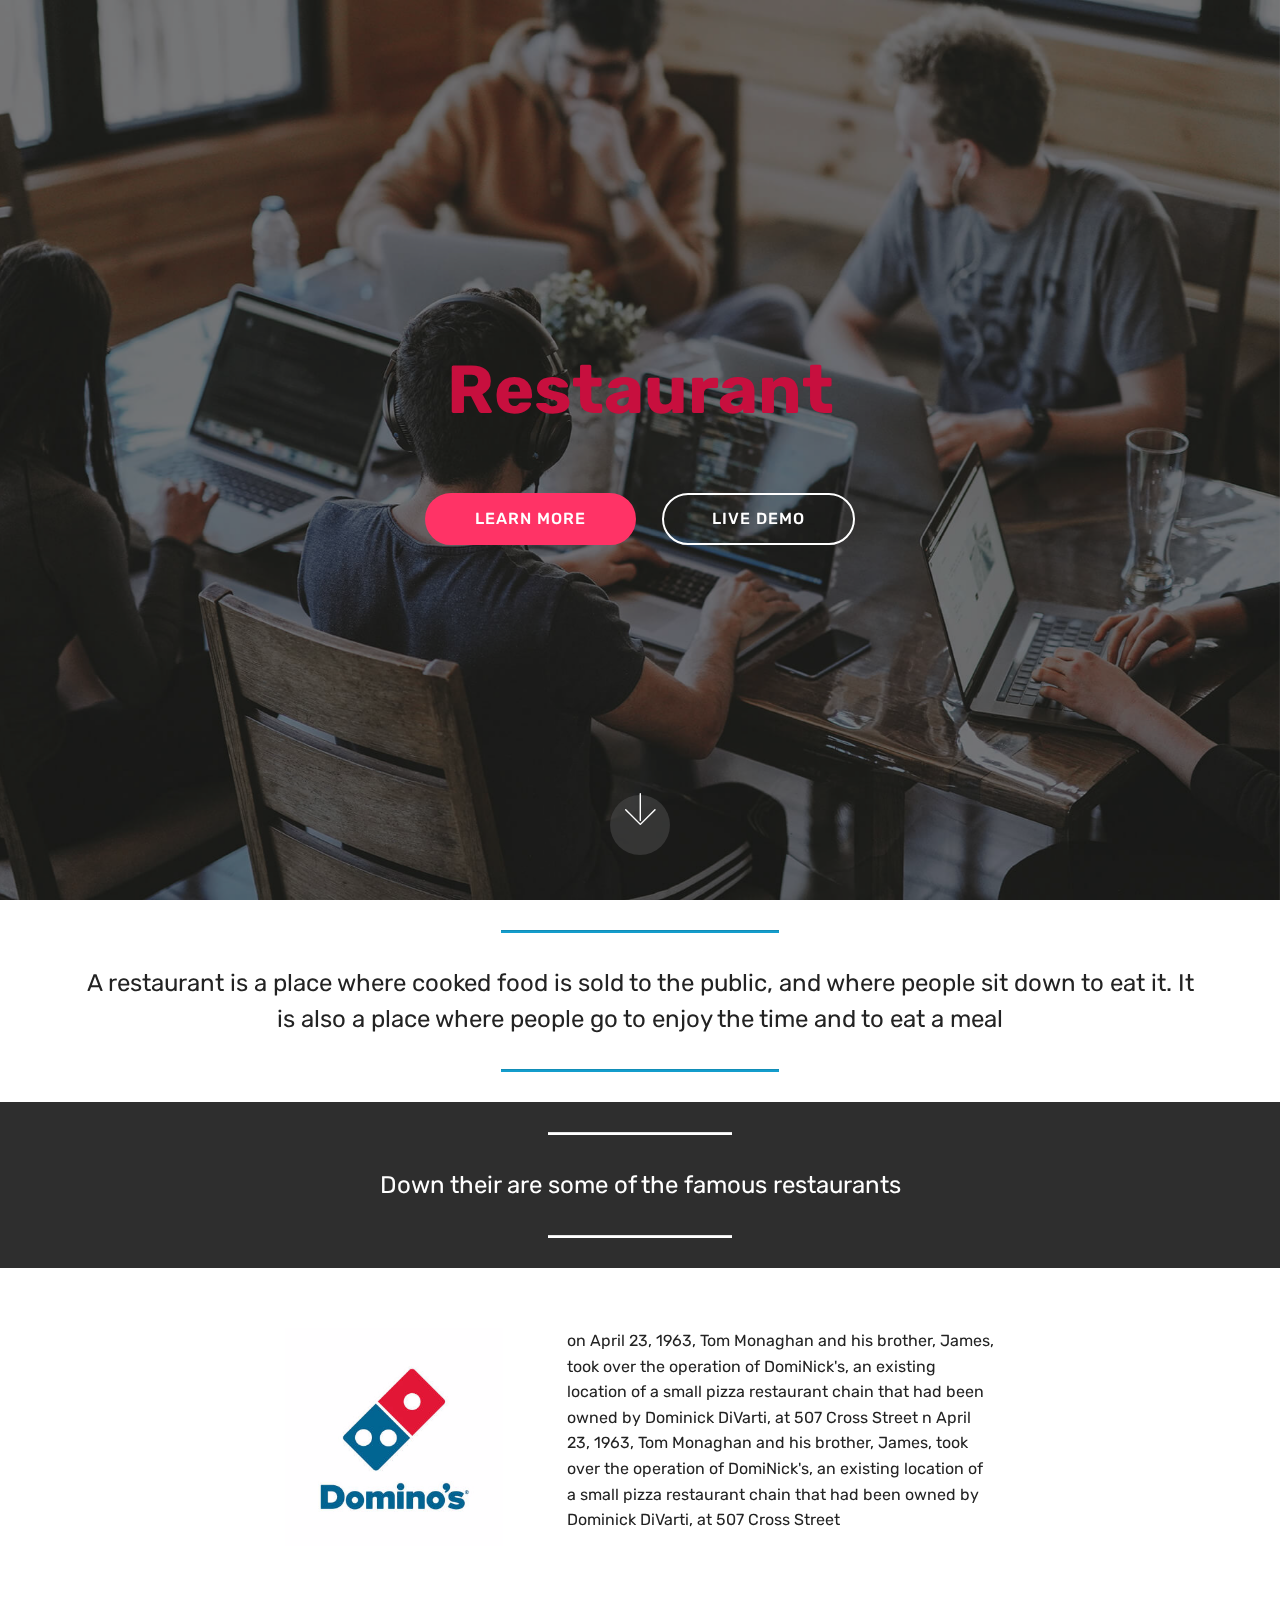
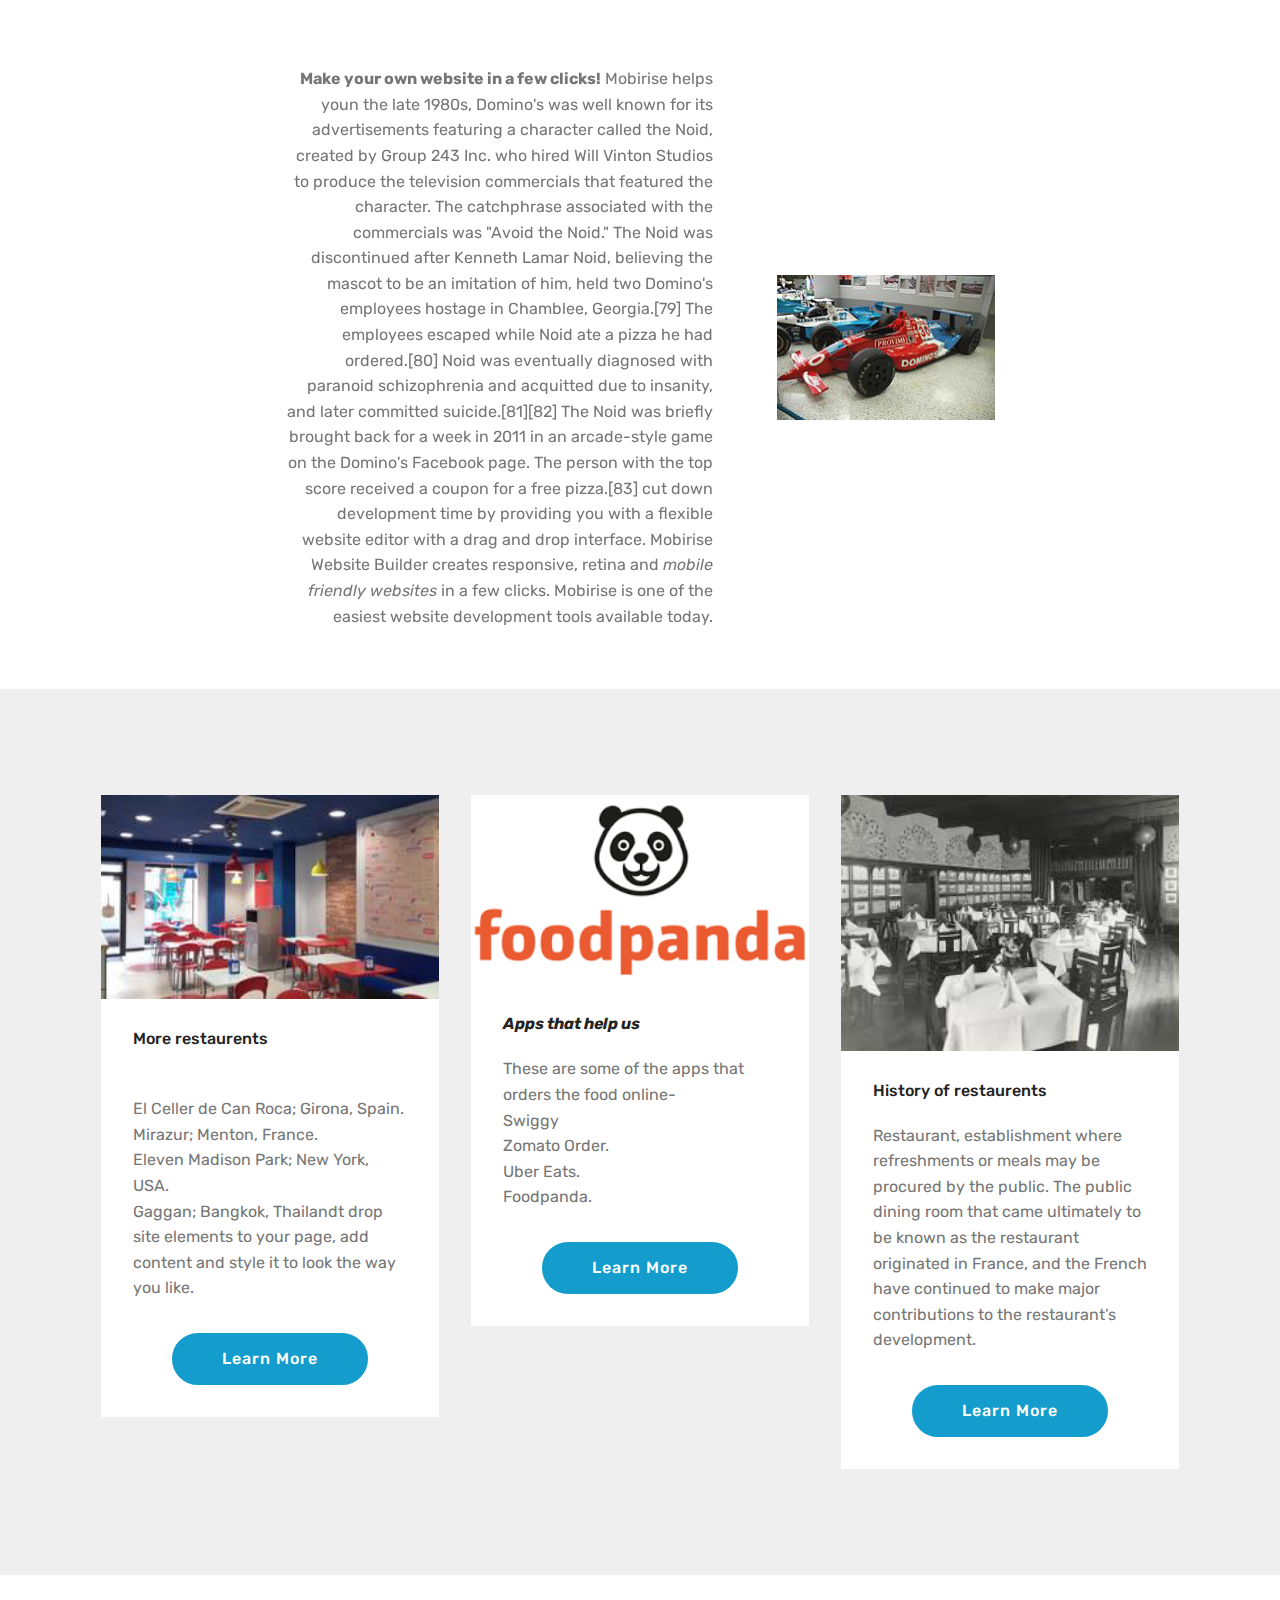
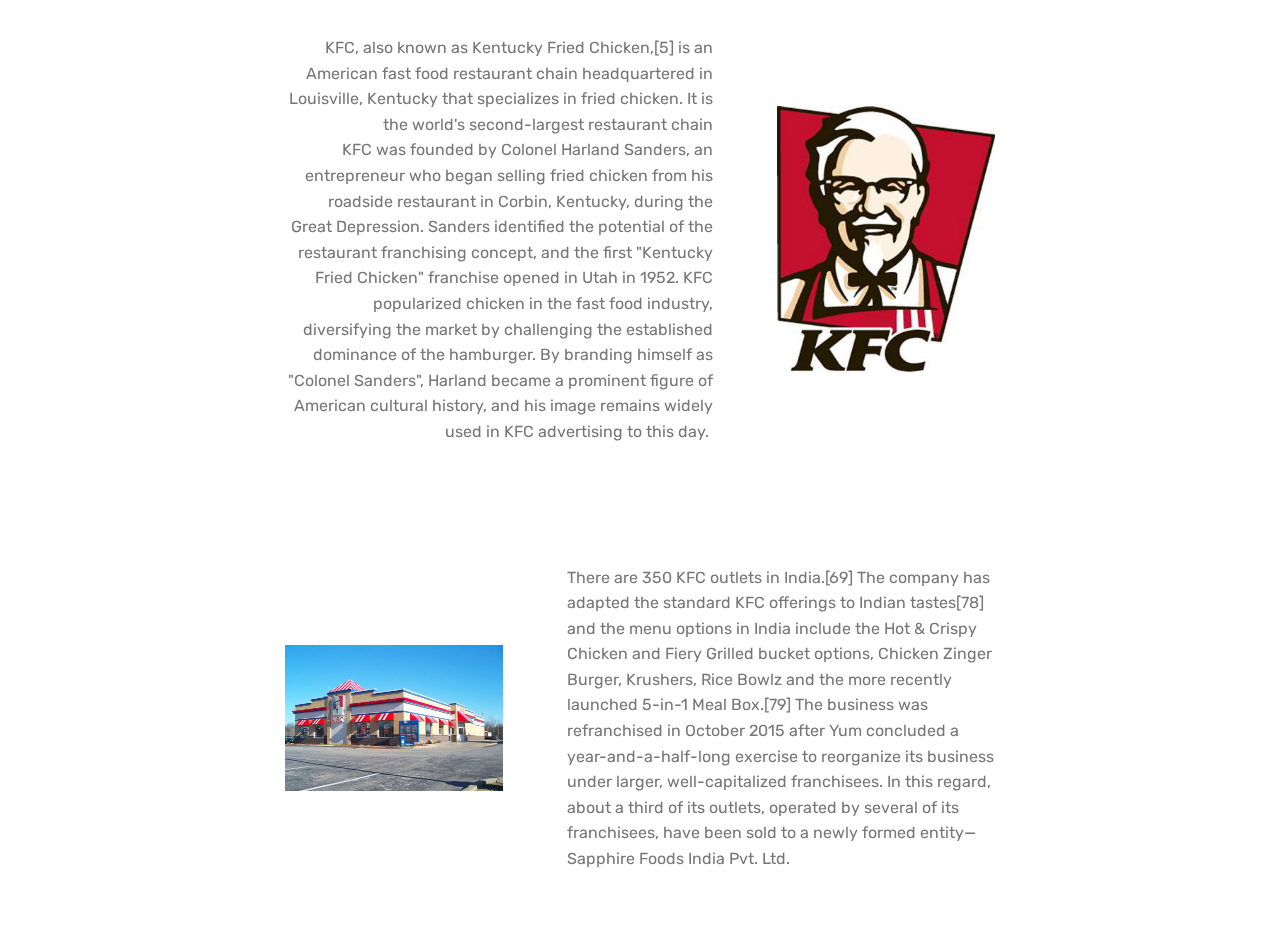
==== grade6/sajneet/index.html @ 9d475bb0 "Fixed Typo" ====
<!DOCTYPE html>
<html  >
<head>
  <!-- Site made with Mobirise Website Builder v4.9.7, https://mobirise.com -->
  <meta charset="UTF-8">
  <meta http-equiv="X-UA-Compatible" content="IE=edge">
  <meta name="generator" content="Mobirise v4.9.7, mobirise.com">
  <meta name="viewport" content="width=device-width, initial-scale=1, minimum-scale=1">
  <link rel="shortcut icon" href="assets/images/logo4.png" type="image/x-icon">
  <meta name="description" content="">
  
  <title>Home</title>
  <link rel="stylesheet" href="assets/web/assets/mobirise-icons/mobirise-icons.css">
  <link rel="stylesheet" href="assets/tether/tether.min.css">
  <link rel="stylesheet" href="assets/bootstrap/css/bootstrap.min.css">
  <link rel="stylesheet" href="assets/bootstrap/css/bootstrap-grid.min.css">
  <link rel="stylesheet" href="assets/bootstrap/css/bootstrap-reboot.min.css">
  <link rel="stylesheet" href="assets/theme/css/style.css">
  <link rel="stylesheet" href="assets/mobirise/css/mbr-additional.css" type="text/css">
  
  
  
</head>
<body>
  <section class="cid-rphpc4InFa mbr-fullscreen mbr-parallax-background" id="header2-0">

    

    <div class="mbr-overlay" style="opacity: 0.5; background-color: rgb(35, 35, 35);"></div>

    <div class="container align-center">
        <div class="row justify-content-md-center">
            <div class="mbr-white col-md-10">
                <h1 class="mbr-section-title mbr-bold pb-3 mbr-fonts-style display-1">Restaurant</h1>
                
                <p class="mbr-text pb-3 mbr-fonts-style display-5"></p>
                <div class="mbr-section-btn">
                    <a class="btn btn-md btn-secondary display-4" >LEARN MORE</a>
                    <a class="btn btn-md btn-white-outline display-4" >LIVE DEMO</a>
                </div>
            </div>
        </div>
    </div>
    <div class="mbr-arrow hidden-sm-down" aria-hidden="true">
        <a href="#next">
            <i class="mbri-down mbr-iconfont"></i>
        </a>
    </div>
</section>

<section class="engine"><a href="https://mobirise.info/z">best free css templates</a></section><section class="mbr-section article content9 cid-rphrF0LQ4I" id="content9-1">
    
     

    <div class="container">
        <div class="inner-container" style="width: 100%;">
            <hr class="line" style="width: 25%;">
            <div class="section-text align-center mbr-fonts-style display-5">A restaurant is a place where cooked food is sold to the public, and where people sit down to eat it. It is also a place where people go to enjoy the time and to eat a meal</div>
            <hr class="line" style="width: 25%;">
        </div>
        </div>
</section>

<section class="mbr-section article content10 cid-rphsUfHlpW" id="content10-4">
    
     

    <div class="container">
        <div class="inner-container" style="width: 66%;">
            <hr class="line" style="width: 25%;">
            <div class="section-text align-center mbr-white mbr-fonts-style display-5">Down their are some of the famous restaurants</div>
            <hr class="line" style="width: 25%;">
        </div>
    </div>
</section>

<section class="mbr-section content6 cid-rpht9O7QzW" id="content6-5">
    
     
    
    <div class="container">
        <div class="media-container-row">
            <div class="col-12 col-md-8">
                <div class="media-container-row">
                    <div class="mbr-figure" style="width: 60%;">
                      <img src="assets/images/dominos-social-logo-436x436.jpg" alt="Mobirise" title="">  
                    </div>
                    <div class="media-content">
                        <div class="mbr-section-text">
                            <p class="mbr-text mb-0 mbr-fonts-style display-7">on April 23, 1963, Tom Monaghan and his brother, James, took over the operation of DomiNick's, an existing location of a small pizza restaurant chain that had been owned by Dominick DiVarti, at 507 Cross Street&nbsp;n April 23, 1963, Tom Monaghan and his brother, James, took over the operation of DomiNick's, an existing location of a small pizza restaurant chain that had been owned by Dominick DiVarti, at 507 Cross Street </p>
                        </div>
                    </div>
                </div>
            </div>
        </div>
    </div>
</section>

<section class="mbr-section content7 cid-rphulJYETv" id="content7-6">
          
    

    <div class="container">
        <div class="media-container-row">
            <div class="col-12 col-md-8">
                <div class="media-container-row">
                    <div class="media-content">
                        <div class="mbr-section-text">
                            <p class="mbr-text align-right mb-0 mbr-fonts-style display-7">
                               <strong>Make your own website in a few clicks!</strong> Mobirise helps youn the late 1980s, Domino's was well known for its advertisements featuring a character called the Noid, created by Group 243 Inc. who hired Will Vinton Studios to produce the television commercials that featured the character. The catchphrase associated with the commercials was "Avoid the Noid." The Noid was discontinued after Kenneth Lamar Noid, believing the mascot to be an imitation of him, held two Domino's employees hostage in Chamblee, Georgia.[79] The employees escaped while Noid ate a pizza he had ordered.[80] Noid was eventually diagnosed with paranoid schizophrenia and acquitted due to insanity, and later committed suicide.[81][82] The Noid was briefly brought back for a week in 2011 in an arcade-style game on the Domino's Facebook page. The person with the top score received a coupon for a free pizza.[83] cut down development time by providing you with a flexible website editor with a drag and drop interface. Mobirise Website Builder creates responsive, retina and <em>mobile friendly websites</em> in a few clicks. Mobirise is one of the easiest website development tools available today.
                            </p>
                        </div>
                    </div>
                    <div class="mbr-figure" style="width: 60%;">
                     <img src="assets/images/220px-luyendyk-lola-chevrolet-220x146.jpg" alt="Mobirise" title="">  
                    </div>
                </div>
            </div>
        </div>
    </div>
</section>

<section class="features3 cid-rphvpchVdl" id="features3-7">

    

    
    <div class="container">
        <div class="media-container-row">
            <div class="card p-3 col-12 col-md-6 col-lg-4">
                <div class="card-wrapper">
                    <div class="card-img">
                        <img src="assets/images/mc-2937669-2018-12-12-15-41-07-845-256x154.jpg" alt="Mobirise" title="">
                    </div>
                    <div class="card-box">
                        <h4 class="card-title mbr-fonts-style display-7">More restaurents</h4>
                        <p class="mbr-text mbr-fonts-style display-7"><br>El Celler de Can Roca; Girona, Spain.
<br>Mirazur; Menton, France.
<br>Eleven Madison Park; New York, USA.
<br>Gaggan; Bangkok, Thailandt drop site elements to your page, add content and style it to look the way you like.
                        </p>
                    </div>
                    <div class="mbr-section-btn text-center"><a class="btn btn-primary display-4">
                            Learn More
                        </a></div>
                </div>
            </div>

            <div class="card p-3 col-12 col-md-6 col-lg-4">
                <div class="card-wrapper">
                    <div class="card-img">
                        <img src="assets/images/download-300x168.png" alt="Mobirise" title="">
                    </div>
                    <div class="card-box">
                        <h4 class="card-title mbr-fonts-style display-7"><strong><em>Apps that help us</em></strong></h4>
                        <p class="mbr-text mbr-fonts-style display-7">These are some of the apps that orders the food online-<br>Swiggy&nbsp;<br>Zomato Order.
<br>Uber Eats.
<br>Foodpanda.</p>
                    </div>
                    <div class="mbr-section-btn text-center"><a class="btn btn-primary display-4">
                            Learn More
                        </a></div>
                </div>
            </div>

            <div class="card p-3 col-12 col-md-6 col-lg-4">
                <div class="card-wrapper">
                    <div class="card-img">
                        <img src="assets/images/download-258x195.jpg" alt="Mobirise" title="">
                    </div>
                    <div class="card-box">
                        <h4 class="card-title mbr-fonts-style display-7">History of restaurents</h4>
                        <p class="mbr-text mbr-fonts-style display-7">
                            Restaurant, establishment where refreshments or meals may be procured by the public. The public dining room that came ultimately to be known as the restaurant originated in France, and the French have continued to make major contributions to the restaurant’s development.</p>
                    </div>
                    <div class="mbr-section-btn text-center">
                        <a class="btn btn-primary display-4">
                            Learn More
                        </a>
                    </div>
                </div>
            </div>

            
        </div>
    </div>
</section>

<section class="mbr-section content7 cid-rphAJ6Mxn7" id="content7-a">
          
    

    <div class="container">
        <div class="media-container-row">
            <div class="col-12 col-md-8">
                <div class="media-container-row">
                    <div class="media-content">
                        <div class="mbr-section-text">
                            <p class="mbr-text align-right mb-0 mbr-fonts-style display-7">KFC, also known as Kentucky Fried Chicken,[5] is an American fast food restaurant chain headquartered in Louisville, Kentucky that specializes in fried chicken. It is the world's second-largest restaurant chain<br>KFC was founded by Colonel Harland Sanders, an entrepreneur who began selling fried chicken from his roadside restaurant in Corbin, Kentucky, during the Great Depression. Sanders identified the potential of the restaurant franchising concept, and the first "Kentucky Fried Chicken" franchise opened in Utah in 1952. KFC popularized chicken in the fast food industry, diversifying the market by challenging the established dominance of the hamburger. By branding himself as "Colonel Sanders", Harland became a prominent figure of American cultural history, and his image remains widely used in KFC advertising to this day.&nbsp;<br></p>
                        </div>
                    </div>
                    <div class="mbr-figure" style="width: 60%;">
                     <img src="assets/images/061113-kfc-logo-vmed5p.grid-308x378.jpg" alt="Mobirise" title="">  
                    </div>
                </div>
            </div>
        </div>
    </div>
</section>

<section class="mbr-section content6 cid-rphBv2ZQbB" id="content6-b">
    
     
    
    <div class="container">
        <div class="media-container-row">
            <div class="col-12 col-md-8">
                <div class="media-container-row">
                    <div class="mbr-figure" style="width: 60%;">
                      <img src="assets/images/1200px-harrisburg-il-kfc-restaurant-436x291.jpg" alt="Mobirise" title="">  
                    </div>
                    <div class="media-content">
                        <div class="mbr-section-text">
                            <p class="mbr-text mb-0 mbr-fonts-style display-7">There are 350 KFC outlets in India.[69] The company has adapted the standard KFC offerings to Indian tastes[78] and the menu options in India include the Hot &amp; Crispy Chicken and Fiery Grilled bucket options, Chicken Zinger Burger, Krushers, Rice Bowlz and the more recently launched 5-in-1 Meal Box.[79] The business was refranchised in October 2015 after Yum concluded a year-and-a-half-long exercise to reorganize its business under larger, well-capitalized franchisees. In this regard, about a third of its outlets, operated by several of its franchisees, have been sold to a newly formed entity—Sapphire Foods India Pvt. Ltd.</p>
                        </div>
                    </div>
                </div>
            </div>
        </div>
    </div>
</section>


  <script src="assets/web/assets/jquery/jquery.min.js"></script>
  <script src="assets/popper/popper.min.js"></script>
  <script src="assets/tether/tether.min.js"></script>
  <script src="assets/bootstrap/js/bootstrap.min.js"></script>
  <script src="assets/smoothscroll/smooth-scroll.js"></script>
  <script src="assets/parallax/jarallax.min.js"></script>
  <script src="assets/theme/js/script.js"></script>
  
  
</body>
</html>
---- grade6/sajneet/assets/web/assets/mobirise-icons/mobirise-icons.css ----
@font-face {
  font-family: 'MobiriseIcons';
  src:  url('mobirise-icons.eot?spat4u');
  src:  url('mobirise-icons.eot?spat4u#iefix') format('embedded-opentype'),
    url('mobirise-icons.ttf?spat4u') format('truetype'),
    url('mobirise-icons.woff?spat4u') format('woff'),
    url('mobirise-icons.svg?spat4u#MobiriseIcons') format('svg');
  font-weight: normal;
  font-style: normal;
}

[class^="mbri-"], [class*=" mbri-"] {
  /* use !important to prevent issues with browser extensions that change fonts */
  font-family: MobiriseIcons !important;
  speak: none;
  font-style: normal;
  font-weight: normal;
  font-variant: normal;
  text-transform: none;
  line-height: 1;

  /* Better Font Rendering =========== */
  -webkit-font-smoothing: antialiased;
  -moz-osx-font-smoothing: grayscale;
}

.mbri-add-submenu:before {
  content: "\e900";
}
.mbri-alert:before {
  content: "\e901";
}
.mbri-align-center:before {
  content: "\e902";
}
.mbri-align-justify:before {
  content: "\e903";
}
.mbri-align-left:before {
  content: "\e904";
}
.mbri-align-right:before {
  content: "\e905";
}
.mbri-android:before {
  content: "\e906";
}
.mbri-apple:before {
  content: "\e907";
}
.mbri-arrow-down:before {
  content: "\e908";
}
.mbri-arrow-next:before {
  content: "\e909";
}
.mbri-arrow-prev:before {
  content: "\e90a";
}
.mbri-arrow-up:before {
  content: "\e90b";
}
.mbri-bold:before {
  content: "\e90c";
}
.mbri-bookmark:before {
  content: "\e90d";
}
.mbri-bootstrap:before {
  content: "\e90e";
}
.mbri-briefcase:before {
  content: "\e90f";
}
.mbri-browse:before {
  content: "\e910";
}
.mbri-bulleted-list:before {
  content: "\e911";
}
.mbri-calendar:before {
  content: "\e912";
}
.mbri-camera:before {
  content: "\e913";
}
.mbri-cart-add:before {
  content: "\e914";
}
.mbri-cart-full:before {
  content: "\e915";
}
.mbri-cash:before {
  content: "\e916";
}
.mbri-change-style:before {
  content: "\e917";
}
.mbri-chat:before {
  content: "\e918";
}
.mbri-clock:before {
  content: "\e919";
}
.mbri-close:before {
  content: "\e91a";
}
.mbri-cloud:before {
  content: "\e91b";
}
.mbri-code:before {
  content: "\e91c";
}
.mbri-contact-form:before {
  content: "\e91d";
}
.mbri-credit-card:before {
  content: "\e91e";
}
.mbri-cursor-click:before {
  content: "\e91f";
}
.mbri-cust-feedback:before {
  content: "\e920";
}
.mbri-database:before {
  content: "\e921";
}
.mbri-delivery:before {
  content: "\e922";
}
.mbri-desktop:before {
  content: "\e923";
}
.mbri-devices:before {
  content: "\e924";
}
.mbri-down:before {
  content: "\e925";
}
.mbri-download:before {
  content: "\e989";
}
.mbri-drag-n-drop:before {
  content: "\e927";
}
.mbri-drag-n-drop2:before {
  content: "\e928";
}
.mbri-edit:before {
  content: "\e929";
}
.mbri-edit2:before {
  content: "\e92a";
}
.mbri-error:before {
  content: "\e92b";
}
.mbri-extension:before {
  content: "\e92c";
}
.mbri-features:before {
  content: "\e92d";
}
.mbri-file:before {
  content: "\e92e";
}
.mbri-flag:before {
  content: "\e92f";
}
.mbri-folder:before {
  content: "\e930";
}
.mbri-gift:before {
  content: "\e931";
}
.mbri-github:before {
  content: "\e932";
}
.mbri-globe:before {
  content: "\e933";
}
.mbri-globe-2:before {
  content: "\e934";
}
.mbri-growing-chart:before {
  content: "\e935";
}
.mbri-hearth:before {
  content: "\e936";
}
.mbri-help:before {
  content: "\e937";
}
.mbri-home:before {
  content: "\e938";
}
.mbri-hot-cup:before {
  content: "\e939";
}
.mbri-idea:before {
  content: "\e93a";
}
.mbri-image-gallery:before {
  content: "\e93b";
}
.mbri-image-slider:before {
  content: "\e93c";
}
.mbri-info:before {
  content: "\e93d";
}
.mbri-italic:before {
  content: "\e93e";
}
.mbri-key:before {
  content: "\e93f";
}
.mbri-laptop:before {
  content: "\e940";
}
.mbri-layers:before {
  content: "\e941";
}
.mbri-left-right:before {
  content: "\e942";
}
.mbri-left:before {
  content: "\e943";
}
.mbri-letter:before {
  content: "\e944";
}
.mbri-like:before {
  content: "\e945";
}
.mbri-link:before {
  content: "\e946";
}
.mbri-lock:before {
  content: "\e947";
}
.mbri-login:before {
  content: "\e948";
}
.mbri-logout:before {
  content: "\e949";
}
.mbri-magic-stick:before {
  content: "\e94a";
}
.mbri-map-pin:before {
  content: "\e94b";
}
.mbri-menu:before {
  content: "\e94c";
}
.mbri-mobile:before {
  content: "\e94d";
}
.mbri-mobile2:before {
  content: "\e94e";
}
.mbri-mobirise:before {
  content: "\e94f";
}
.mbri-more-horizontal:before {
  content: "\e950";
}
.mbri-more-vertical:before {
  content: "\e951";
}
.mbri-music:before {
  content: "\e952";
}
.mbri-new-file:before {
  content: "\e953";
}
.mbri-numbered-list:before {
  content: "\e954";
}
.mbri-opened-folder:before {
  content: "\e955";
}
.mbri-pages:before {
  content: "\e956";
}
.mbri-paper-plane:before {
  content: "\e957";
}
.mbri-paperclip:before {
  content: "\e958";
}
.mbri-photo:before {
  content: "\e959";
}
.mbri-photos:before {
  content: "\e95a";
}
.mbri-pin:before {
  content: "\e95b";
}
.mbri-play:before {
  content: "\e95c";
}
.mbri-plus:before {
  content: "\e95d";
}
.mbri-preview:before {
  content: "\e95e";
}
.mbri-print:before {
  content: "\e95f";
}
.mbri-protect:before {
  content: "\e960";
}
.mbri-question:before {
  content: "\e961";
}
.mbri-quote-left:before {
  content: "\e962";
}
.mbri-quote-right:before {
  content: "\e963";
}
.mbri-refresh:before {
  content: "\e964";
}
.mbri-responsive:before {
  content: "\e965";
}
.mbri-right:before {
  content: "\e966";
}
.mbri-rocket:before {
  content: "\e967";
}
.mbri-sad-face:before {
  content: "\e968";
}
.mbri-sale:before {
  content: "\e969";
}
.mbri-save:before {
  content: "\e96a";
}
.mbri-search:before {
  content: "\e96b";
}
.mbri-setting:before {
  content: "\e96c";
}
.mbri-setting2:before {
  content: "\e96d";
}
.mbri-setting3:before {
  content: "\e96e";
}
.mbri-share:before {
  content: "\e96f";
}
.mbri-shopping-bag:before {
  content: "\e970";
}
.mbri-shopping-basket:before {
  content: "\e971";
}
.mbri-shopping-cart:before {
  content: "\e972";
}
.mbri-sites:before {
  content: "\e973";
}
.mbri-smile-face:before {
  content: "\e974";
}
.mbri-speed:before {
  content: "\e975";
}
.mbri-star:before {
  content: "\e976";
}
.mbri-success:before {
  content: "\e977";
}
.mbri-sun:before {
  content: "\e978";
}
.mbri-sun2:before {
  content: "\e979";
}
.mbri-tablet:before {
  content: "\e97a";
}
.mbri-tablet-vertical:before {
  content: "\e97b";
}
.mbri-target:before {
  content: "\e97c";
}
.mbri-timer:before {
  content: "\e97d";
}
.mbri-to-ftp:before {
  content: "\e97e";
}
.mbri-to-local-drive:before {
  content: "\e97f";
}
.mbri-touch-swipe:before {
  content: "\e980";
}
.mbri-touch:before {
  content: "\e981";
}
.mbri-trash:before {
  content: "\e982";
}
.mbri-underline:before {
  content: "\e983";
}
.mbri-unlink:before {
  content: "\e984";
}
.mbri-unlock:before {
  content: "\e985";
}
.mbri-up-down:before {
  content: "\e986";
}
.mbri-up:before {
  content: "\e987";
}
.mbri-update:before {
  content: "\e988";
}
.mbri-upload:before {
 content: "\e926"; 
}
.mbri-user:before {
  content: "\e98a";
}
.mbri-user2:before {
  content: "\e98b";
}
.mbri-users:before {
  content: "\e98c";
}
.mbri-video:before {
  content: "\e98d";
}
.mbri-video-play:before {
  content: "\e98e";
}
.mbri-watch:before {
  content: "\e98f";
}
.mbri-website-theme:before {
  content: "\e990";
}
.mbri-wifi:before {
  content: "\e991";
}
.mbri-windows:before {
  content: "\e992";
}
.mbri-zoom-out:before {
  content: "\e993";
}
.mbri-redo:before {
  content: "\e994";
}
.mbri-undo:before {
  content: "\e995";
}
---- grade6/sajneet/assets/theme/css/style.css ----
/*!
 * Mobirise v4 theme (https://mobirise.com/)
 * Copyright 2017 Mobirise
 */
section {
  background-color: #eeeeee; }

section,
.container,
.container-fluid {
  position: relative;
  word-wrap: break-word; }

a.mbr-iconfont:hover {
  text-decoration: none; }

.article .lead p, .article .lead ul, .article .lead ol, .article .lead pre, .article .lead blockquote {
  margin-bottom: 0; }

a {
  font-style: normal;
  font-weight: 400;
  cursor: pointer; }
  a, a:hover {
    text-decoration: none; }

figure {
  margin-bottom: 0; }

body {
  color: #232323; }

h1, h2, h3, h4, h5, h6,
.h1, .h2, .h3, .h4, .h5, .h6,
.display-1, .display-2, .display-3, .display-4 {
  line-height: 1;
  word-break: break-word;
  word-wrap: break-word; }

b, strong {
  font-weight: bold; }

blockquote {
  padding: 10px 0 10px 20px;
  position: relative;
  border-left: 2px solid;
  border-color: #ff3366; }

input:-webkit-autofill, input:-webkit-autofill:hover, input:-webkit-autofill:focus, input:-webkit-autofill:active {
  transition-delay: 9999s;
  transition-property: background-color, color; }

textarea[type="hidden"] {
  display: none; }

body {
  position: relative; }

section {
  background-position: 50% 50%;
  background-repeat: no-repeat;
  background-size: cover; }
  section .mbr-background-video,
  section .mbr-background-video-preview {
    position: absolute;
    bottom: 0;
    left: 0;
    right: 0;
    top: 0; }

.hidden {
  visibility: hidden; }

.mbr-z-index20 {
  z-index: 20; }

/*! Base colors */
.mbr-white {
  color: #ffffff; }

.mbr-black {
  color: #000000; }

.mbr-bg-white {
  background-color: #ffffff; }

.mbr-bg-black {
  background-color: #000000; }

/*! Text-aligns */
.align-left {
  text-align: left; }

.align-center {
  text-align: center; }

.align-right {
  text-align: right; }

@media (max-width: 767px) {
  .align-left, .align-center, .align-right, .mbr-section-btn, .mbr-section-title {
    text-align: center; } }
/*! Font-weight  */
.mbr-light {
  font-weight: 300; }

.mbr-regular {
  font-weight: 400; }

.mbr-semibold {
  font-weight: 500; }

.mbr-bold {
  font-weight: 700; }

/*! Media  */
.media-size-item {
  -webkit-flex: 1 1 auto;
  -moz-flex: 1 1 auto;
  -ms-flex: 1 1 auto;
  -o-flex: 1 1 auto;
  flex: 1 1 auto; }

.media-content {
  -webkit-flex-basis: 100%;
  flex-basis: 100%; }

.media-container-row {
  display: -ms-flexbox;
  display: -webkit-flex;
  display: flex;
  -webkit-flex-direction: row;
  -ms-flex-direction: row;
  flex-direction: row;
  -webkit-flex-wrap: wrap;
  -ms-flex-wrap: wrap;
  flex-wrap: wrap;
  -webkit-justify-content: center;
  -ms-flex-pack: center;
  justify-content: center;
  -webkit-align-content: center;
  -ms-flex-line-pack: center;
  align-content: center;
  -webkit-align-items: start;
  -ms-flex-align: start;
  align-items: start; }
  .media-container-row .media-size-item {
    width: 400px; }

.media-container-column {
  display: -ms-flexbox;
  display: -webkit-flex;
  display: flex;
  -webkit-flex-direction: column;
  -ms-flex-direction: column;
  flex-direction: column;
  -webkit-flex-wrap: wrap;
  -ms-flex-wrap: wrap;
  flex-wrap: wrap;
  -webkit-justify-content: center;
  -ms-flex-pack: center;
  justify-content: center;
  -webkit-align-content: center;
  -ms-flex-line-pack: center;
  align-content: center;
  -webkit-align-items: stretch;
  -ms-flex-align: stretch;
  align-items: stretch; }
  .media-container-column > * {
    width: 100%; }

@media (min-width: 992px) {
  .media-container-row {
    -webkit-flex-wrap: nowrap;
    -ms-flex-wrap: nowrap;
    flex-wrap: nowrap; } }
figure {
  overflow: hidden; }

figure[mbr-media-size] {
  transition: width 0.1s; }

.mbr-figure img, .mbr-figure iframe {
  display: block;
  width: 100%; }

.card {
  background-color: transparent;
  border: none; }

.card-img {
  text-align: center;
  flex-shrink: 0;
  -webkit-flex-shrink: 0; }

.media {
  max-width: 100%;
  margin: 0 auto; }

.mbr-figure {
  -ms-flex-item-align: center;
  -ms-grid-row-align: center;
  -webkit-align-self: center;
  align-self: center; }

.media-container > div {
  max-width: 100%; }

.mbr-figure img, .card-img img {
  width: 100%; }

@media (max-width: 991px) {
  .media-size-item {
    width: auto !important; }

  .media {
    width: auto; }

  .mbr-figure {
    width: 100% !important; } }
/*! Buttons */
.mbr-section-btn {
  margin-left: -.25rem;
  margin-right: -.25rem;
  font-size: 0; }

nav .mbr-section-btn {
  margin-left: 0rem;
  margin-right: 0rem; }

/*! Btn icon margin */
.btn .mbr-iconfont, .btn.btn-sm .mbr-iconfont {
  cursor: pointer;
  margin-right: 0.5rem; }

.btn.btn-md .mbr-iconfont, .btn.btn-md .mbr-iconfont {
  margin-right: 0.8rem; }

.mbr-regular {
  font-weight: 400; }

.mbr-semibold {
  font-weight: 500; }

.mbr-bold {
  font-weight: 700; }

[type="submit"] {
  -webkit-appearance: none; }

/*! Full-screen */
.mbr-fullscreen .mbr-overlay {
  min-height: 100vh; }

.mbr-fullscreen {
  display: flex;
  display: -webkit-flex;
  display: -moz-flex;
  display: -ms-flex;
  display: -o-flex;
  align-items: center;
  -webkit-align-items: center;
  min-height: 100vh;
  padding-top: 3rem;
  padding-bottom: 3rem; }

/*! Map */
.map {
  height: 25rem;
  position: relative; }
  .map iframe {
    width: 100%;
    height: 100%; }

/* Form */
.form-asterisk {
  font-family: initial;
  position: absolute;
  top: -2px;
  font-weight: normal; }

/*! Scroll to top arrow */
.mbr-arrow-up {
  bottom: 25px;
  right: 90px;
  position: fixed;
  text-align: right;
  z-index: 5000;
  color: #ffffff;
  font-size: 32px;
  transform: rotate(180deg);
  -webkit-transform: rotate(180deg); }

.mbr-arrow-up a {
  background: rgba(0, 0, 0, 0.2);
  border-radius: 3px;
  color: #fff;
  display: inline-block;
  height: 60px;
  width: 60px;
  outline-style: none !important;
  position: relative;
  text-decoration: none;
  transition: all .3s ease-in-out;
  cursor: pointer;
  text-align: center; }
  .mbr-arrow-up a:hover {
    background-color: rgba(0, 0, 0, 0.4); }
  .mbr-arrow-up a i {
    line-height: 60px; }

.mbr-arrow-up-icon {
  display: block;
  color: #fff; }

.mbr-arrow-up-icon::before {
  content: "\203a";
  display: inline-block;
  font-family: serif;
  font-size: 32px;
  line-height: 1;
  font-style: normal;
  position: relative;
  top: 6px;
  left: -4px;
  -webkit-transform: rotate(-90deg);
  transform: rotate(-90deg); }

/*! Arrow Down */
.mbr-arrow {
  position: absolute;
  bottom: 45px;
  left: 50%;
  width: 60px;
  height: 60px;
  cursor: pointer;
  background-color: rgba(80, 80, 80, 0.5);
  border-radius: 50%;
  -webkit-transform: translateX(-50%);
  transform: translateX(-50%); }
  .mbr-arrow > a {
    display: inline-block;
    text-decoration: none;
    outline-style: none;
    -webkit-animation: arrowdown 1.7s ease-in-out infinite;
    animation: arrowdown 1.7s ease-in-out infinite; }
    .mbr-arrow > a > i {
      position: absolute;
      top: -2px;
      left: 15px;
      font-size: 2rem; }

@keyframes arrowdown {
  0% {
    transform: translateY(0px);
    -webkit-transform: translateY(0px); }
  50% {
    transform: translateY(-5px);
    -webkit-transform: translateY(-5px); }
  100% {
    transform: translateY(0px);
    -webkit-transform: translateY(0px); } }
@-webkit-keyframes arrowdown {
  0% {
    transform: translateY(0px);
    -webkit-transform: translateY(0px); }
  50% {
    transform: translateY(-5px);
    -webkit-transform: translateY(-5px); }
  100% {
    transform: translateY(0px);
    -webkit-transform: translateY(0px); } }
@media (max-width: 500px) {
  .mbr-arrow-up {
    left: 50%;
    right: auto;
    transform: translateX(-50%) rotate(180deg);
    -webkit-transform: translateX(-50%) rotate(180deg); } }
/*Gradients animation*/
@keyframes gradient-animation {
  from {
    background-position: 0% 100%;
    animation-timing-function: ease-in-out; }
  to {
    background-position: 100% 0%;
    animation-timing-function: ease-in-out; } }
@-webkit-keyframes gradient-animation {
  from {
    background-position: 0% 100%;
    animation-timing-function: ease-in-out; }
  to {
    background-position: 100% 0%;
    animation-timing-function: ease-in-out; } }
.bg-gradient {
  background-size: 200% 200%;
  animation: gradient-animation 5s infinite alternate;
  -webkit-animation: gradient-animation 5s infinite alternate; }

.menu .navbar-brand {
  display: -webkit-flex; }
  .menu .navbar-brand span {
    display: flex;
    display: -webkit-flex; }
  .menu .navbar-brand .navbar-caption-wrap {
    display: -webkit-flex; }
  .menu .navbar-brand .navbar-logo img {
    display: -webkit-flex; }
@media (min-width: 768px) and (max-width: 991px) {
  .menu .navbar-toggleable-sm .navbar-nav {
    display: -webkit-box;
    display: -webkit-flex;
    display: -ms-flexbox; } }
@media (min-width: 992px) {
  .menu .navbar-nav.nav-dropdown {
    display: -webkit-flex; }
  .menu .navbar-toggleable-sm .navbar-collapse {
    display: -webkit-flex !important; } }
@media (max-width: 767px) {
  .menu .navbar-collapse {
    max-height: 80vh; }
  .menu .dropdown-menu {
    max-height: 60vh; } }

.navbar {
  display: -webkit-flex;
  -webkit-flex-wrap: wrap;
  -webkit-align-items: center;
  -webkit-justify-content: space-between; }

.navbar-collapse {
  -webkit-flex-basis: 100%;
  -webkit-flex-grow: 1;
  -webkit-align-items: center;
  max-height: 93.5vh; }
  .navbar-collapse.show {
    overflow: auto; }

.nav-dropdown .link {
  padding: .667em 1.667em !important;
  margin: 0 !important; }

.nav {
  display: -webkit-flex;
  -webkit-flex-wrap: wrap; }

.row {
  display: -webkit-flex;
  -webkit-flex-wrap: wrap; }

.justify-content-center {
  -webkit-justify-content: center; }

.form-inline {
  display: -webkit-flex;
  -webkit-flex-flow: row wrap;
  -webkit-align-items: center; }

.card-wrapper {
  -webkit-flex: 1; }

.carousel-control {
  z-index: 10;
  display: -webkit-flex;
  -webkit-align-items: center;
  -webkit-justify-content: center; }

.carousel-controls {
  display: -webkit-flex; }

.media {
  display: -webkit-flex; }

.jq-selectbox__select {
  padding: 1.07em .5em;
  position: absolute;
  top: 0;
  left: 0;
  width: 100%; }

.jq-selectbox__dropdown {
  position: absolute;
  top: 100% !important;
  left: 0 !important;
  width: 100% !important; }

.jq-selectbox__trigger-arrow {
  transform: translateY(-50%); }

.jq-selectbox li {
  padding: 1.07em .5em; }

/*# sourceMappingURL=style.css.map */
.engine {
	position: absolute;
	text-indent: -2400px;
	text-align: center;
	padding: 0;
	top: 0;
	left: -2400px;
}
---- grade6/sajneet/assets/mobirise/css/mbr-additional.css ----
@import url(https://fonts.googleapis.com/css?family=Rubik:300,300i,400,400i,500,500i,700,700i,900,900i);





body {
  font-style: normal;
  line-height: 1.5;
}
.mbr-section-title {
  font-style: normal;
  line-height: 1.2;
}
.mbr-section-subtitle {
  line-height: 1.3;
}
.mbr-text {
  font-style: normal;
  line-height: 1.6;
}
.display-1 {
  font-family: 'Rubik', sans-serif;
  font-size: 4.25rem;
}
.display-1 > .mbr-iconfont {
  font-size: 6.8rem;
}
.display-2 {
  font-family: 'Rubik', sans-serif;
  font-size: 3rem;
}
.display-2 > .mbr-iconfont {
  font-size: 4.8rem;
}
.display-4 {
  font-family: 'Rubik', sans-serif;
  font-size: 1rem;
}
.display-4 > .mbr-iconfont {
  font-size: 1.6rem;
}
.display-5 {
  font-family: 'Rubik', sans-serif;
  font-size: 1.5rem;
}
.display-5 > .mbr-iconfont {
  font-size: 2.4rem;
}
.display-7 {
  font-family: 'Rubik', sans-serif;
  font-size: 1rem;
}
.display-7 > .mbr-iconfont {
  font-size: 1.6rem;
}
/* ---- Fluid typography for mobile devices ---- */
/* 1.4 - font scale ratio ( bootstrap == 1.42857 ) */
/* 100vw - current viewport width */
/* (48 - 20)  48 == 48rem == 768px, 20 == 20rem == 320px(minimal supported viewport) */
/* 0.65 - min scale variable, may vary */
@media (max-width: 768px) {
  .display-1 {
    font-size: 3.4rem;
    font-size: calc( 2.1374999999999997rem + (4.25 - 2.1374999999999997) * ((100vw - 20rem) / (48 - 20)));
    line-height: calc( 1.4 * (2.1374999999999997rem + (4.25 - 2.1374999999999997) * ((100vw - 20rem) / (48 - 20))));
  }
  .display-2 {
    font-size: 2.4rem;
    font-size: calc( 1.7rem + (3 - 1.7) * ((100vw - 20rem) / (48 - 20)));
    line-height: calc( 1.4 * (1.7rem + (3 - 1.7) * ((100vw - 20rem) / (48 - 20))));
  }
  .display-4 {
    font-size: 0.8rem;
    font-size: calc( 1rem + (1 - 1) * ((100vw - 20rem) / (48 - 20)));
    line-height: calc( 1.4 * (1rem + (1 - 1) * ((100vw - 20rem) / (48 - 20))));
  }
  .display-5 {
    font-size: 1.2rem;
    font-size: calc( 1.175rem + (1.5 - 1.175) * ((100vw - 20rem) / (48 - 20)));
    line-height: calc( 1.4 * (1.175rem + (1.5 - 1.175) * ((100vw - 20rem) / (48 - 20))));
  }
}
/* Buttons */
.btn {
  font-weight: 500;
  border-width: 2px;
  font-style: normal;
  letter-spacing: 1px;
  margin: .4rem .8rem;
  white-space: normal;
  -webkit-transition: all 0.3s ease-in-out;
  -moz-transition: all 0.3s ease-in-out;
  transition: all 0.3s ease-in-out;
  display: inline-flex;
  align-items: center;
  justify-content: center;
  word-break: break-word;
  -webkit-align-items: center;
  -webkit-justify-content: center;
  display: -webkit-inline-flex;
  padding: 1rem 3rem;
  border-radius: 3px;
}
.btn-sm {
  font-weight: 500;
  letter-spacing: 1px;
  -webkit-transition: all 0.3s ease-in-out;
  -moz-transition: all 0.3s ease-in-out;
  transition: all 0.3s ease-in-out;
  padding: 0.6rem 1.5rem;
  border-radius: 3px;
}
.btn-md {
  font-weight: 500;
  letter-spacing: 1px;
  margin: .4rem .8rem !important;
  -webkit-transition: all 0.3s ease-in-out;
  -moz-transition: all 0.3s ease-in-out;
  transition: all 0.3s ease-in-out;
  padding: 1rem 3rem;
  border-radius: 3px;
}
.btn-lg {
  font-weight: 500;
  letter-spacing: 1px;
  margin: .4rem .8rem !important;
  -webkit-transition: all 0.3s ease-in-out;
  -moz-transition: all 0.3s ease-in-out;
  transition: all 0.3s ease-in-out;
  padding: 1.2rem 3.2rem;
  border-radius: 3px;
}
.bg-primary {
  background-color: #149dcc !important;
}
.bg-success {
  background-color: #f7ed4a !important;
}
.bg-info {
  background-color: #82786e !important;
}
.bg-warning {
  background-color: #879a9f !important;
}
.bg-danger {
  background-color: #b1a374 !important;
}
.btn-primary,
.btn-primary:active {
  background-color: #149dcc !important;
  border-color: #149dcc !important;
  color: #ffffff !important;
}
.btn-primary:hover,
.btn-primary:focus,
.btn-primary.focus,
.btn-primary.active {
  color: #ffffff !important;
  background-color: #0d6786 !important;
  border-color: #0d6786 !important;
}
.btn-primary.disabled,
.btn-primary:disabled {
  color: #ffffff !important;
  background-color: #0d6786 !important;
  border-color: #0d6786 !important;
}
.btn-secondary,
.btn-secondary:active {
  background-color: #ff3366 !important;
  border-color: #ff3366 !important;
  color: #ffffff !important;
}
.btn-secondary:hover,
.btn-secondary:focus,
.btn-secondary.focus,
.btn-secondary.active {
  color: #ffffff !important;
  background-color: #e50039 !important;
  border-color: #e50039 !important;
}
.btn-secondary.disabled,
.btn-secondary:disabled {
  color: #ffffff !important;
  background-color: #e50039 !important;
  border-color: #e50039 !important;
}
.btn-info,
.btn-info:active {
  background-color: #82786e !important;
  border-color: #82786e !important;
  color: #ffffff !important;
}
.btn-info:hover,
.btn-info:focus,
.btn-info.focus,
.btn-info.active {
  color: #ffffff !important;
  background-color: #59524b !important;
  border-color: #59524b !important;
}
.btn-info.disabled,
.btn-info:disabled {
  color: #ffffff !important;
  background-color: #59524b !important;
  border-color: #59524b !important;
}
.btn-success,
.btn-success:active {
  background-color: #f7ed4a !important;
  border-color: #f7ed4a !important;
  color: #3f3c03 !important;
}
.btn-success:hover,
.btn-success:focus,
.btn-success.focus,
.btn-success.active {
  color: #3f3c03 !important;
  background-color: #eadd0a !important;
  border-color: #eadd0a !important;
}
.btn-success.disabled,
.btn-success:disabled {
  color: #3f3c03 !important;
  background-color: #eadd0a !important;
  border-color: #eadd0a !important;
}
.btn-warning,
.btn-warning:active {
  background-color: #879a9f !important;
  border-color: #879a9f !important;
  color: #ffffff !important;
}
.btn-warning:hover,
.btn-warning:focus,
.btn-warning.focus,
.btn-warning.active {
  color: #ffffff !important;
  background-color: #617479 !important;
  border-color: #617479 !important;
}
.btn-warning.disabled,
.btn-warning:disabled {
  color: #ffffff !important;
  background-color: #617479 !important;
  border-color: #617479 !important;
}
.btn-danger,
.btn-danger:active {
  background-color: #b1a374 !important;
  border-color: #b1a374 !important;
  color: #ffffff !important;
}
.btn-danger:hover,
.btn-danger:focus,
.btn-danger.focus,
.btn-danger.active {
  color: #ffffff !important;
  background-color: #8b7d4e !important;
  border-color: #8b7d4e !important;
}
.btn-danger.disabled,
.btn-danger:disabled {
  color: #ffffff !important;
  background-color: #8b7d4e !important;
  border-color: #8b7d4e !important;
}
.btn-white {
  color: #333333 !important;
}
.btn-white,
.btn-white:active {
  background-color: #ffffff !important;
  border-color: #ffffff !important;
  color: #808080 !important;
}
.btn-white:hover,
.btn-white:focus,
.btn-white.focus,
.btn-white.active {
  color: #808080 !important;
  background-color: #d9d9d9 !important;
  border-color: #d9d9d9 !important;
}
.btn-white.disabled,
.btn-white:disabled {
  color: #808080 !important;
  background-color: #d9d9d9 !important;
  border-color: #d9d9d9 !important;
}
.btn-black,
.btn-black:active {
  background-color: #333333 !important;
  border-color: #333333 !important;
  color: #ffffff !important;
}
.btn-black:hover,
.btn-black:focus,
.btn-black.focus,
.btn-black.active {
  color: #ffffff !important;
  background-color: #0d0d0d !important;
  border-color: #0d0d0d !important;
}
.btn-black.disabled,
.btn-black:disabled {
  color: #ffffff !important;
  background-color: #0d0d0d !important;
  border-color: #0d0d0d !important;
}
.btn-primary-outline,
.btn-primary-outline:active {
  background: none;
  border-color: #0b566f;
  color: #0b566f;
}
.btn-primary-outline:hover,
.btn-primary-outline:focus,
.btn-primary-outline.focus,
.btn-primary-outline.active {
  color: #ffffff;
  background-color: #149dcc;
  border-color: #149dcc;
}
.btn-primary-outline.disabled,
.btn-primary-outline:disabled {
  color: #ffffff !important;
  background-color: #149dcc !important;
  border-color: #149dcc !important;
}
.btn-secondary-outline,
.btn-secondary-outline:active {
  background: none;
  border-color: #cc0033;
  color: #cc0033;
}
.btn-secondary-outline:hover,
.btn-secondary-outline:focus,
.btn-secondary-outline.focus,
.btn-secondary-outline.active {
  color: #ffffff;
  background-color: #ff3366;
  border-color: #ff3366;
}
.btn-secondary-outline.disabled,
.btn-secondary-outline:disabled {
  color: #ffffff !important;
  background-color: #ff3366 !important;
  border-color: #ff3366 !important;
}
.btn-info-outline,
.btn-info-outline:active {
  background: none;
  border-color: #4b453f;
  color: #4b453f;
}
.btn-info-outline:hover,
.btn-info-outline:focus,
.btn-info-outline.focus,
.btn-info-outline.active {
  color: #ffffff;
  background-color: #82786e;
  border-color: #82786e;
}
.btn-info-outline.disabled,
.btn-info-outline:disabled {
  color: #ffffff !important;
  background-color: #82786e !important;
  border-color: #82786e !important;
}
.btn-success-outline,
.btn-success-outline:active {
  background: none;
  border-color: #d2c609;
  color: #d2c609;
}
.btn-success-outline:hover,
.btn-success-outline:focus,
.btn-success-outline.focus,
.btn-success-outline.active {
  color: #3f3c03;
  background-color: #f7ed4a;
  border-color: #f7ed4a;
}
.btn-success-outline.disabled,
.btn-success-outline:disabled {
  color: #3f3c03 !important;
  background-color: #f7ed4a !important;
  border-color: #f7ed4a !important;
}
.btn-warning-outline,
.btn-warning-outline:active {
  background: none;
  border-color: #55666b;
  color: #55666b;
}
.btn-warning-outline:hover,
.btn-warning-outline:focus,
.btn-warning-outline.focus,
.btn-warning-outline.active {
  color: #ffffff;
  background-color: #879a9f;
  border-color: #879a9f;
}
.btn-warning-outline.disabled,
.btn-warning-outline:disabled {
  color: #ffffff !important;
  background-color: #879a9f !important;
  border-color: #879a9f !important;
}
.btn-danger-outline,
.btn-danger-outline:active {
  background: none;
  border-color: #7a6e45;
  color: #7a6e45;
}
.btn-danger-outline:hover,
.btn-danger-outline:focus,
.btn-danger-outline.focus,
.btn-danger-outline.active {
  color: #ffffff;
  background-color: #b1a374;
  border-color: #b1a374;
}
.btn-danger-outline.disabled,
.btn-danger-outline:disabled {
  color: #ffffff !important;
  background-color: #b1a374 !important;
  border-color: #b1a374 !important;
}
.btn-black-outline,
.btn-black-outline:active {
  background: none;
  border-color: #000000;
  color: #000000;
}
.btn-black-outline:hover,
.btn-black-outline:focus,
.btn-black-outline.focus,
.btn-black-outline.active {
  color: #ffffff;
  background-color: #333333;
  border-color: #333333;
}
.btn-black-outline.disabled,
.btn-black-outline:disabled {
  color: #ffffff !important;
  background-color: #333333 !important;
  border-color: #333333 !important;
}
.btn-white-outline,
.btn-white-outline:active,
.btn-white-outline.active {
  background: none;
  border-color: #ffffff;
  color: #ffffff;
}
.btn-white-outline:hover,
.btn-white-outline:focus,
.btn-white-outline.focus {
  color: #333333;
  background-color: #ffffff;
  border-color: #ffffff;
}
.text-primary {
  color: #149dcc !important;
}
.text-secondary {
  color: #ff3366 !important;
}
.text-success {
  color: #f7ed4a !important;
}
.text-info {
  color: #82786e !important;
}
.text-warning {
  color: #879a9f !important;
}
.text-danger {
  color: #b1a374 !important;
}
.text-white {
  color: #ffffff !important;
}
.text-black {
  color: #000000 !important;
}
a.text-primary:hover,
a.text-primary:focus {
  color: #0b566f !important;
}
a.text-secondary:hover,
a.text-secondary:focus {
  color: #cc0033 !important;
}
a.text-success:hover,
a.text-success:focus {
  color: #d2c609 !important;
}
a.text-info:hover,
a.text-info:focus {
  color: #4b453f !important;
}
a.text-warning:hover,
a.text-warning:focus {
  color: #55666b !important;
}
a.text-danger:hover,
a.text-danger:focus {
  color: #7a6e45 !important;
}
a.text-white:hover,
a.text-white:focus {
  color: #b3b3b3 !important;
}
a.text-black:hover,
a.text-black:focus {
  color: #4d4d4d !important;
}
.alert-success {
  background-color: #70c770;
}
.alert-info {
  background-color: #82786e;
}
.alert-warning {
  background-color: #879a9f;
}
.alert-danger {
  background-color: #b1a374;
}
.mbr-section-btn a.btn:not(.btn-form) {
  border-radius: 100px;
}
.mbr-section-btn a.btn:not(.btn-form):hover,
.mbr-section-btn a.btn:not(.btn-form):focus {
  box-shadow: none !important;
}
.mbr-section-btn a.btn:not(.btn-form):hover,
.mbr-section-btn a.btn:not(.btn-form):focus {
  box-shadow: 0 10px 40px 0 rgba(0, 0, 0, 0.2) !important;
  -webkit-box-shadow: 0 10px 40px 0 rgba(0, 0, 0, 0.2) !important;
}
.mbr-gallery-filter li a {
  border-radius: 100px !important;
}
.mbr-gallery-filter li.active .btn {
  background-color: #149dcc;
  border-color: #149dcc;
  color: #ffffff;
}
.mbr-gallery-filter li.active .btn:focus {
  box-shadow: none;
}
.nav-tabs .nav-link {
  border-radius: 100px !important;
}
.btn-form {
  border-radius: 0;
}
.btn-form:hover {
  cursor: pointer;
}
a,
a:hover {
  color: #149dcc;
}
.mbr-plan-header.bg-primary .mbr-plan-subtitle,
.mbr-plan-header.bg-primary .mbr-plan-price-desc {
  color: #b4e6f8;
}
.mbr-plan-header.bg-success .mbr-plan-subtitle,
.mbr-plan-header.bg-success .mbr-plan-price-desc {
  color: #ffffff;
}
.mbr-plan-header.bg-info .mbr-plan-subtitle,
.mbr-plan-header.bg-info .mbr-plan-price-desc {
  color: #beb8b2;
}
.mbr-plan-header.bg-warning .mbr-plan-subtitle,
.mbr-plan-header.bg-warning .mbr-plan-price-desc {
  color: #ced6d8;
}
.mbr-plan-header.bg-danger .mbr-plan-subtitle,
.mbr-plan-header.bg-danger .mbr-plan-price-desc {
  color: #dfd9c6;
}
/* Scroll to top button*/
.scrollToTop_wraper {
  display: none;
}
#scrollToTop a i:before {
  content: '';
  position: absolute;
  height: 40%;
  top: 25%;
  background: #fff;
  width: 2px;
  left: calc(50% - 1px);
}
#scrollToTop a i:after {
  content: '';
  position: absolute;
  display: block;
  border-top: 2px solid #fff;
  border-right: 2px solid #fff;
  width: 40%;
  height: 40%;
  left: 30%;
  bottom: 30%;
  transform: rotate(135deg);
  -webkit-transform: rotate(135deg);
}
/* Others*/
.note-check a[data-value=Rubik] {
  font-style: normal;
}
.mbr-arrow a {
  color: #ffffff;
}
@media (max-width: 767px) {
  .mbr-arrow {
    display: none;
  }
}
.form-control-label {
  position: relative;
  cursor: pointer;
  margin-bottom: .357em;
  padding: 0;
}
.alert {
  color: #ffffff;
  border-radius: 0;
  border: 0;
  font-size: .875rem;
  line-height: 1.5;
  margin-bottom: 1.875rem;
  padding: 1.25rem;
  position: relative;
}
.alert.alert-form::after {
  background-color: inherit;
  bottom: -7px;
  content: "";
  display: block;
  height: 14px;
  left: 50%;
  margin-left: -7px;
  position: absolute;
  transform: rotate(45deg);
  width: 14px;
  -webkit-transform: rotate(45deg);
}
.form-control {
  background-color: #f5f5f5;
  box-shadow: none;
  color: #565656;
  font-family: 'Rubik', sans-serif;
  font-size: 1rem;
  line-height: 1.43;
  min-height: 3.5em;
  padding: 1.07em .5em;
}
.form-control > .mbr-iconfont {
  font-size: 1.6rem;
}
.form-control,
.form-control:focus {
  border: 1px solid #e8e8e8;
}
.form-active .form-control:invalid {
  border-color: red;
}
.mbr-overlay {
  background-color: #000;
  bottom: 0;
  left: 0;
  opacity: .5;
  position: absolute;
  right: 0;
  top: 0;
  z-index: 0;
  pointer-events: none;
}
blockquote {
  font-style: italic;
  padding: 10px 0 10px 20px;
  font-size: 1.09rem;
  position: relative;
  border-color: #149dcc;
  border-width: 3px;
}
ul,
ol,
pre,
blockquote {
  margin-bottom: 2.3125rem;
}
pre {
  background: #f4f4f4;
  padding: 10px 24px;
  white-space: pre-wrap;
}
.inactive {
  -webkit-user-select: none;
  -moz-user-select: none;
  -ms-user-select: none;
  user-select: none;
  pointer-events: none;
  -webkit-user-drag: none;
  user-drag: none;
}
.mbr-section__comments .row {
  justify-content: center;
  -webkit-justify-content: center;
}
/* Forms */
.mbr-form .btn {
  margin: .4rem 0;
}
.mbr-form .input-group-btn a.btn {
  border-radius: 100px !important;
}
.mbr-form .input-group-btn a.btn:hover {
  box-shadow: 0 10px 40px 0 rgba(0, 0, 0, 0.2);
}
.mbr-form .input-group-btn button[type="submit"] {
  border-radius: 100px !important;
  padding: 1rem 3rem;
}
.mbr-form .input-group-btn button[type="submit"]:hover {
  box-shadow: 0 10px 40px 0 rgba(0, 0, 0, 0.2);
}
.form2 .form-control {
  border-top-left-radius: 100px;
  border-bottom-left-radius: 100px;
}
.form2 .input-group-btn a.btn {
  border-top-left-radius: 0 !important;
  border-bottom-left-radius: 0 !important;
}
.form2 .input-group-btn button[type="submit"] {
  border-top-left-radius: 0 !important;
  border-bottom-left-radius: 0 !important;
}
.form3 input[type="email"] {
  border-radius: 100px !important;
}
@media (max-width: 349px) {
  .form2 input[type="email"] {
    border-radius: 100px !important;
  }
  .form2 .input-group-btn a.btn {
    border-radius: 100px !important;
  }
  .form2 .input-group-btn button[type="submit"] {
    border-radius: 100px !important;
  }
}
@media (max-width: 767px) {
  .btn {
    font-size: .75rem !important;
  }
  .btn .mbr-iconfont {
    font-size: 1rem !important;
  }
}
/* Social block */
.btn-social {
  font-size: 20px;
  border-radius: 50%;
  padding: 0;
  width: 44px;
  height: 44px;
  line-height: 44px;
  text-align: center;
  position: relative;
  border: 2px solid #c0a375;
  border-color: #149dcc;
  color: #232323;
  cursor: pointer;
}
.btn-social i {
  top: 0;
  line-height: 44px;
  width: 44px;
}
.btn-social:hover {
  color: #fff;
  background: #149dcc;
}
.btn-social + .btn {
  margin-left: .1rem;
}
/* Footer */
.mbr-footer-content li::before,
.mbr-footer .mbr-contacts li::before {
  background: #149dcc;
}
.mbr-footer-content li a:hover,
.mbr-footer .mbr-contacts li a:hover {
  color: #149dcc;
}
.footer3 input[type="email"],
.footer4 input[type="email"] {
  border-radius: 100px !important;
}
.footer3 .input-group-btn a.btn,
.footer4 .input-group-btn a.btn {
  border-radius: 100px !important;
}
.footer3 .input-group-btn button[type="submit"],
.footer4 .input-group-btn button[type="submit"] {
  border-radius: 100px !important;
}
/* Headers*/
.header13 .form-inline input[type="email"],
.header14 .form-inline input[type="email"] {
  border-radius: 100px;
}
.header13 .form-inline input[type="text"],
.header14 .form-inline input[type="text"] {
  border-radius: 100px;
}
.header13 .form-inline input[type="tel"],
.header14 .form-inline input[type="tel"] {
  border-radius: 100px;
}
.header13 .form-inline a.btn,
.header14 .form-inline a.btn {
  border-radius: 100px;
}
.header13 .form-inline button,
.header14 .form-inline button {
  border-radius: 100px !important;
}
.offset-1 {
  margin-left: 8.33333%;
}
.offset-2 {
  margin-left: 16.66667%;
}
.offset-3 {
  margin-left: 25%;
}
.offset-4 {
  margin-left: 33.33333%;
}
.offset-5 {
  margin-left: 41.66667%;
}
.offset-6 {
  margin-left: 50%;
}
.offset-7 {
  margin-left: 58.33333%;
}
.offset-8 {
  margin-left: 66.66667%;
}
.offset-9 {
  margin-left: 75%;
}
.offset-10 {
  margin-left: 83.33333%;
}
.offset-11 {
  margin-left: 91.66667%;
}
@media (min-width: 576px) {
  .offset-sm-0 {
    margin-left: 0%;
  }
  .offset-sm-1 {
    margin-left: 8.33333%;
  }
  .offset-sm-2 {
    margin-left: 16.66667%;
  }
  .offset-sm-3 {
    margin-left: 25%;
  }
  .offset-sm-4 {
    margin-left: 33.33333%;
  }
  .offset-sm-5 {
    margin-left: 41.66667%;
  }
  .offset-sm-6 {
    margin-left: 50%;
  }
  .offset-sm-7 {
    margin-left: 58.33333%;
  }
  .offset-sm-8 {
    margin-left: 66.66667%;
  }
  .offset-sm-9 {
    margin-left: 75%;
  }
  .offset-sm-10 {
    margin-left: 83.33333%;
  }
  .offset-sm-11 {
    margin-left: 91.66667%;
  }
}
@media (min-width: 768px) {
  .offset-md-0 {
    margin-left: 0%;
  }
  .offset-md-1 {
    margin-left: 8.33333%;
  }
  .offset-md-2 {
    margin-left: 16.66667%;
  }
  .offset-md-3 {
    margin-left: 25%;
  }
  .offset-md-4 {
    margin-left: 33.33333%;
  }
  .offset-md-5 {
    margin-left: 41.66667%;
  }
  .offset-md-6 {
    margin-left: 50%;
  }
  .offset-md-7 {
    margin-left: 58.33333%;
  }
  .offset-md-8 {
    margin-left: 66.66667%;
  }
  .offset-md-9 {
    margin-left: 75%;
  }
  .offset-md-10 {
    margin-left: 83.33333%;
  }
  .offset-md-11 {
    margin-left: 91.66667%;
  }
}
@media (min-width: 992px) {
  .offset-lg-0 {
    margin-left: 0%;
  }
  .offset-lg-1 {
    margin-left: 8.33333%;
  }
  .offset-lg-2 {
    margin-left: 16.66667%;
  }
  .offset-lg-3 {
    margin-left: 25%;
  }
  .offset-lg-4 {
    margin-left: 33.33333%;
  }
  .offset-lg-5 {
    margin-left: 41.66667%;
  }
  .offset-lg-6 {
    margin-left: 50%;
  }
  .offset-lg-7 {
    margin-left: 58.33333%;
  }
  .offset-lg-8 {
    margin-left: 66.66667%;
  }
  .offset-lg-9 {
    margin-left: 75%;
  }
  .offset-lg-10 {
    margin-left: 83.33333%;
  }
  .offset-lg-11 {
    margin-left: 91.66667%;
  }
}
@media (min-width: 1200px) {
  .offset-xl-0 {
    margin-left: 0%;
  }
  .offset-xl-1 {
    margin-left: 8.33333%;
  }
  .offset-xl-2 {
    margin-left: 16.66667%;
  }
  .offset-xl-3 {
    margin-left: 25%;
  }
  .offset-xl-4 {
    margin-left: 33.33333%;
  }
  .offset-xl-5 {
    margin-left: 41.66667%;
  }
  .offset-xl-6 {
    margin-left: 50%;
  }
  .offset-xl-7 {
    margin-left: 58.33333%;
  }
  .offset-xl-8 {
    margin-left: 66.66667%;
  }
  .offset-xl-9 {
    margin-left: 75%;
  }
  .offset-xl-10 {
    margin-left: 83.33333%;
  }
  .offset-xl-11 {
    margin-left: 91.66667%;
  }
}
.navbar-toggler {
  -webkit-align-self: flex-start;
  -ms-flex-item-align: start;
  align-self: flex-start;
  padding: 0.25rem 0.75rem;
  font-size: 1.25rem;
  line-height: 1;
  background: transparent;
  border: 1px solid transparent;
  -webkit-border-radius: 0.25rem;
  border-radius: 0.25rem;
}
.navbar-toggler:focus,
.navbar-toggler:hover {
  text-decoration: none;
}
.navbar-toggler-icon {
  display: inline-block;
  width: 1.5em;
  height: 1.5em;
  vertical-align: middle;
  content: "";
  background: no-repeat center center;
  -webkit-background-size: 100% 100%;
  -o-background-size: 100% 100%;
  background-size: 100% 100%;
}
.navbar-toggler-left {
  position: absolute;
  left: 1rem;
}
.navbar-toggler-right {
  position: absolute;
  right: 1rem;
}
@media (max-width: 575px) {
  .navbar-toggleable .navbar-nav .dropdown-menu {
    position: static;
    float: none;
  }
  .navbar-toggleable > .container {
    padding-right: 0;
    padding-left: 0;
  }
}
@media (min-width: 576px) {
  .navbar-toggleable {
    -webkit-box-orient: horizontal;
    -webkit-box-direction: normal;
    -webkit-flex-direction: row;
    -ms-flex-direction: row;
    flex-direction: row;
    -webkit-flex-wrap: nowrap;
    -ms-flex-wrap: nowrap;
    flex-wrap: nowrap;
    -webkit-box-align: center;
    -webkit-align-items: center;
    -ms-flex-align: center;
    align-items: center;
  }
  .navbar-toggleable .navbar-nav {
    -webkit-box-orient: horizontal;
    -webkit-box-direction: normal;
    -webkit-flex-direction: row;
    -ms-flex-direction: row;
    flex-direction: row;
  }
  .navbar-toggleable .navbar-nav .nav-link {
    padding-right: .5rem;
    padding-left: .5rem;
  }
  .navbar-toggleable > .container {
    display: -webkit-box;
    display: -webkit-flex;
    display: -ms-flexbox;
    display: flex;
    -webkit-flex-wrap: nowrap;
    -ms-flex-wrap: nowrap;
    flex-wrap: nowrap;
    -webkit-box-align: center;
    -webkit-align-items: center;
    -ms-flex-align: center;
    align-items: center;
  }
  .navbar-toggleable .navbar-collapse {
    display: -webkit-box !important;
    display: -webkit-flex !important;
    display: -ms-flexbox !important;
    display: flex !important;
    width: 100%;
  }
  .navbar-toggleable .navbar-toggler {
    display: none;
  }
}
@media (max-width: 767px) {
  .navbar-toggleable-sm .navbar-nav .dropdown-menu {
    position: static;
    float: none;
  }
  .navbar-toggleable-sm > .container {
    padding-right: 0;
    padding-left: 0;
  }
}
@media (min-width: 768px) {
  .navbar-toggleable-sm {
    -webkit-box-orient: horizontal;
    -webkit-box-direction: normal;
    -webkit-flex-direction: row;
    -ms-flex-direction: row;
    flex-direction: row;
    -webkit-flex-wrap: nowrap;
    -ms-flex-wrap: nowrap;
    flex-wrap: nowrap;
    -webkit-box-align: center;
    -webkit-align-items: center;
    -ms-flex-align: center;
    align-items: center;
  }
  .navbar-toggleable-sm .navbar-nav {
    -webkit-box-orient: horizontal;
    -webkit-box-direction: normal;
    -webkit-flex-direction: row;
    -ms-flex-direction: row;
    flex-direction: row;
  }
  .navbar-toggleable-sm .navbar-nav .nav-link {
    padding-right: .5rem;
    padding-left: .5rem;
  }
  .navbar-toggleable-sm > .container {
    display: -webkit-box;
    display: -webkit-flex;
    display: -ms-flexbox;
    display: flex;
    -webkit-flex-wrap: nowrap;
    -ms-flex-wrap: nowrap;
    flex-wrap: nowrap;
    -webkit-box-align: center;
    -webkit-align-items: center;
    -ms-flex-align: center;
    align-items: center;
  }
  .navbar-toggleable-sm .navbar-collapse {
    display: none;
    width: 100%;
  }
  .navbar-toggleable-sm .navbar-toggler {
    display: none;
  }
}
@media (max-width: 991px) {
  .navbar-toggleable-md .navbar-nav .dropdown-menu {
    position: static;
    float: none;
  }
  .navbar-toggleable-md > .container {
    padding-right: 0;
    padding-left: 0;
  }
}
@media (min-width: 992px) {
  .navbar-toggleable-md {
    -webkit-box-orient: horizontal;
    -webkit-box-direction: normal;
    -webkit-flex-direction: row;
    -ms-flex-direction: row;
    flex-direction: row;
    -webkit-flex-wrap: nowrap;
    -ms-flex-wrap: nowrap;
    flex-wrap: nowrap;
    -webkit-box-align: center;
    -webkit-align-items: center;
    -ms-flex-align: center;
    align-items: center;
  }
  .navbar-toggleable-md .navbar-nav {
    -webkit-box-orient: horizontal;
    -webkit-box-direction: normal;
    -webkit-flex-direction: row;
    -ms-flex-direction: row;
    flex-direction: row;
  }
  .navbar-toggleable-md .navbar-nav .nav-link {
    padding-right: .5rem;
    padding-left: .5rem;
  }
  .navbar-toggleable-md > .container {
    display: -webkit-box;
    display: -webkit-flex;
    display: -ms-flexbox;
    display: flex;
    -webkit-flex-wrap: nowrap;
    -ms-flex-wrap: nowrap;
    flex-wrap: nowrap;
    -webkit-box-align: center;
    -webkit-align-items: center;
    -ms-flex-align: center;
    align-items: center;
  }
  .navbar-toggleable-md .navbar-collapse {
    display: -webkit-box !important;
    display: -webkit-flex !important;
    display: -ms-flexbox !important;
    display: flex !important;
    width: 100%;
  }
  .navbar-toggleable-md .navbar-toggler {
    display: none;
  }
}
@media (max-width: 1199px) {
  .navbar-toggleable-lg .navbar-nav .dropdown-menu {
    position: static;
    float: none;
  }
  .navbar-toggleable-lg > .container {
    padding-right: 0;
    padding-left: 0;
  }
}
@media (min-width: 1200px) {
  .navbar-toggleable-lg {
    -webkit-box-orient: horizontal;
    -webkit-box-direction: normal;
    -webkit-flex-direction: row;
    -ms-flex-direction: row;
    flex-direction: row;
    -webkit-flex-wrap: nowrap;
    -ms-flex-wrap: nowrap;
    flex-wrap: nowrap;
    -webkit-box-align: center;
    -webkit-align-items: center;
    -ms-flex-align: center;
    align-items: center;
  }
  .navbar-toggleable-lg .navbar-nav {
    -webkit-box-orient: horizontal;
    -webkit-box-direction: normal;
    -webkit-flex-direction: row;
    -ms-flex-direction: row;
    flex-direction: row;
  }
  .navbar-toggleable-lg .navbar-nav .nav-link {
    padding-right: .5rem;
    padding-left: .5rem;
  }
  .navbar-toggleable-lg > .container {
    display: -webkit-box;
    display: -webkit-flex;
    display: -ms-flexbox;
    display: flex;
    -webkit-flex-wrap: nowrap;
    -ms-flex-wrap: nowrap;
    flex-wrap: nowrap;
    -webkit-box-align: center;
    -webkit-align-items: center;
    -ms-flex-align: center;
    align-items: center;
  }
  .navbar-toggleable-lg .navbar-collapse {
    display: -webkit-box !important;
    display: -webkit-flex !important;
    display: -ms-flexbox !important;
    display: flex !important;
    width: 100%;
  }
  .navbar-toggleable-lg .navbar-toggler {
    display: none;
  }
}
.navbar-toggleable-xl {
  -webkit-box-orient: horizontal;
  -webkit-box-direction: normal;
  -webkit-flex-direction: row;
  -ms-flex-direction: row;
  flex-direction: row;
  -webkit-flex-wrap: nowrap;
  -ms-flex-wrap: nowrap;
  flex-wrap: nowrap;
  -webkit-box-align: center;
  -webkit-align-items: center;
  -ms-flex-align: center;
  align-items: center;
}
.navbar-toggleable-xl .navbar-nav .dropdown-menu {
  position: static;
  float: none;
}
.navbar-toggleable-xl > .container {
  padding-right: 0;
  padding-left: 0;
}
.navbar-toggleable-xl .navbar-nav {
  -webkit-box-orient: horizontal;
  -webkit-box-direction: normal;
  -webkit-flex-direction: row;
  -ms-flex-direction: row;
  flex-direction: row;
}
.navbar-toggleable-xl .navbar-nav .nav-link {
  padding-right: .5rem;
  padding-left: .5rem;
}
.navbar-toggleable-xl > .container {
  display: -webkit-box;
  display: -webkit-flex;
  display: -ms-flexbox;
  display: flex;
  -webkit-flex-wrap: nowrap;
  -ms-flex-wrap: nowrap;
  flex-wrap: nowrap;
  -webkit-box-align: center;
  -webkit-align-items: center;
  -ms-flex-align: center;
  align-items: center;
}
.navbar-toggleable-xl .navbar-collapse {
  display: -webkit-box !important;
  display: -webkit-flex !important;
  display: -ms-flexbox !important;
  display: flex !important;
  width: 100%;
}
.navbar-toggleable-xl .navbar-toggler {
  display: none;
}
.card-img {
  width: auto;
}
.menu .navbar.collapsed:not(.beta-menu) {
  flex-direction: column;
  -webkit-flex-direction: column;
}
.carousel-item.active,
.carousel-item-next,
.carousel-item-prev {
  display: -webkit-box;
  display: -webkit-flex;
  display: -ms-flexbox;
  display: flex;
}
.note-air-layout .dropup .dropdown-menu,
.note-air-layout .navbar-fixed-bottom .dropdown .dropdown-menu {
  bottom: initial !important;
}
html,
body {
  height: auto;
  min-height: 100vh;
}
.dropup .dropdown-toggle::after {
  display: none;
}
@media screen and (-ms-high-contrast: active), (-ms-high-contrast: none) {
  .card-wrapper {
    flex: auto!important;
  }
}
.jq-selectbox li:hover,
.jq-selectbox li.selected {
  background-color: #149dcc;
  color: #ffffff;
}
.jq-selectbox .jq-selectbox__trigger-arrow {
  border-top-color: contrast(currentColor, #000000, #ffffff, 30%);
}
.jq-selectbox:hover .jq-selectbox__trigger-arrow {
  border-top-color: #149dcc;
}
.cid-rphpc4InFa {
  background-image: url("../../../assets/images/background4.jpg");
}
.cid-rphpc4InFa H1 {
  color: #c70f3e;
}
.cid-rphrF0LQ4I {
  padding-top: 30px;
  padding-bottom: 30px;
  background-color: #ffffff;
}
.cid-rphrF0LQ4I .line {
  background-color: #149dcc;
  color: #149dcc;
  align: center;
  height: 2px;
  margin: 0 auto;
}
.cid-rphrF0LQ4I .section-text {
  padding: 2rem 0;
}
.cid-rphrF0LQ4I .inner-container {
  margin: 0 auto;
}
@media (max-width: 768px) {
  .cid-rphrF0LQ4I .inner-container {
    width: 100% !important;
  }
}
.cid-rphsUfHlpW {
  padding-top: 30px;
  padding-bottom: 30px;
  background-color: #2e2e2e;
}
.cid-rphsUfHlpW .line {
  background-color: #ffffff;
  color: #ffffff;
  align: center;
  height: 2px;
  margin: 0 auto;
}
.cid-rphsUfHlpW .section-text {
  padding: 2rem 0;
}
.cid-rphsUfHlpW .inner-container {
  margin: 0 auto;
}
@media (max-width: 768px) {
  .cid-rphsUfHlpW .inner-container {
    width: 100% !important;
  }
}
.cid-rpht9O7QzW {
  padding-top: 60px;
  padding-bottom: 60px;
  background-color: #ffffff;
}
@media (min-width: 992px) {
  .cid-rpht9O7QzW .mbr-figure {
    padding-right: 4rem;
  }
}
@media (max-width: 991px) {
  .cid-rpht9O7QzW .mbr-figure {
    padding-bottom: 1rem;
  }
}
.cid-rpht9O7QzW .mbr-text {
  color: #232323;
}
.cid-rphulJYETv {
  padding-top: 60px;
  padding-bottom: 60px;
  background-color: #ffffff;
}
@media (min-width: 992px) {
  .cid-rphulJYETv .mbr-figure {
    padding-left: 4rem;
  }
}
@media (max-width: 992px) {
  .cid-rphulJYETv .mbr-figure {
    padding-top: 1rem;
  }
}
.cid-rphulJYETv .mbr-text {
  color: #767676;
}
.cid-rphvpchVdl {
  padding-top: 90px;
  padding-bottom: 90px;
  background-color: #efefef;
}
.cid-rphvpchVdl .card-box {
  padding: 0 2rem;
}
.cid-rphvpchVdl .mbr-section-btn {
  padding-top: 1rem;
}
.cid-rphvpchVdl .mbr-section-btn a {
  margin-top: 1rem;
  margin-bottom: 0;
}
.cid-rphvpchVdl h4 {
  font-weight: 500;
  margin-bottom: 0;
  text-align: left;
  padding-top: 2rem;
}
.cid-rphvpchVdl p {
  margin-bottom: 0;
  text-align: left;
  padding-top: 1.5rem;
}
.cid-rphvpchVdl .mbr-text {
  color: #767676;
}
.cid-rphvpchVdl .card-wrapper {
  height: 100%;
  padding-bottom: 2rem;
  background: #ffffff;
  box-shadow: 0px 0px 0px 0px rgba(0, 0, 0, 0);
  transition: box-shadow 0.3s;
}
.cid-rphvpchVdl .card-wrapper:hover {
  box-shadow: 0px 0px 30px 0px rgba(0, 0, 0, 0.05);
  transition: box-shadow 0.3s;
}
.cid-rphAJ6Mxn7 {
  padding-top: 60px;
  padding-bottom: 60px;
  background-color: #ffffff;
}
@media (min-width: 992px) {
  .cid-rphAJ6Mxn7 .mbr-figure {
    padding-left: 4rem;
  }
}
@media (max-width: 992px) {
  .cid-rphAJ6Mxn7 .mbr-figure {
    padding-top: 1rem;
  }
}
.cid-rphAJ6Mxn7 .mbr-text {
  color: #767676;
}
.cid-rphBv2ZQbB {
  padding-top: 60px;
  padding-bottom: 60px;
  background-color: #ffffff;
}
@media (min-width: 992px) {
  .cid-rphBv2ZQbB .mbr-figure {
    padding-right: 4rem;
  }
}
@media (max-width: 991px) {
  .cid-rphBv2ZQbB .mbr-figure {
    padding-bottom: 1rem;
  }
}
.cid-rphBv2ZQbB .mbr-text {
  color: #767676;
}
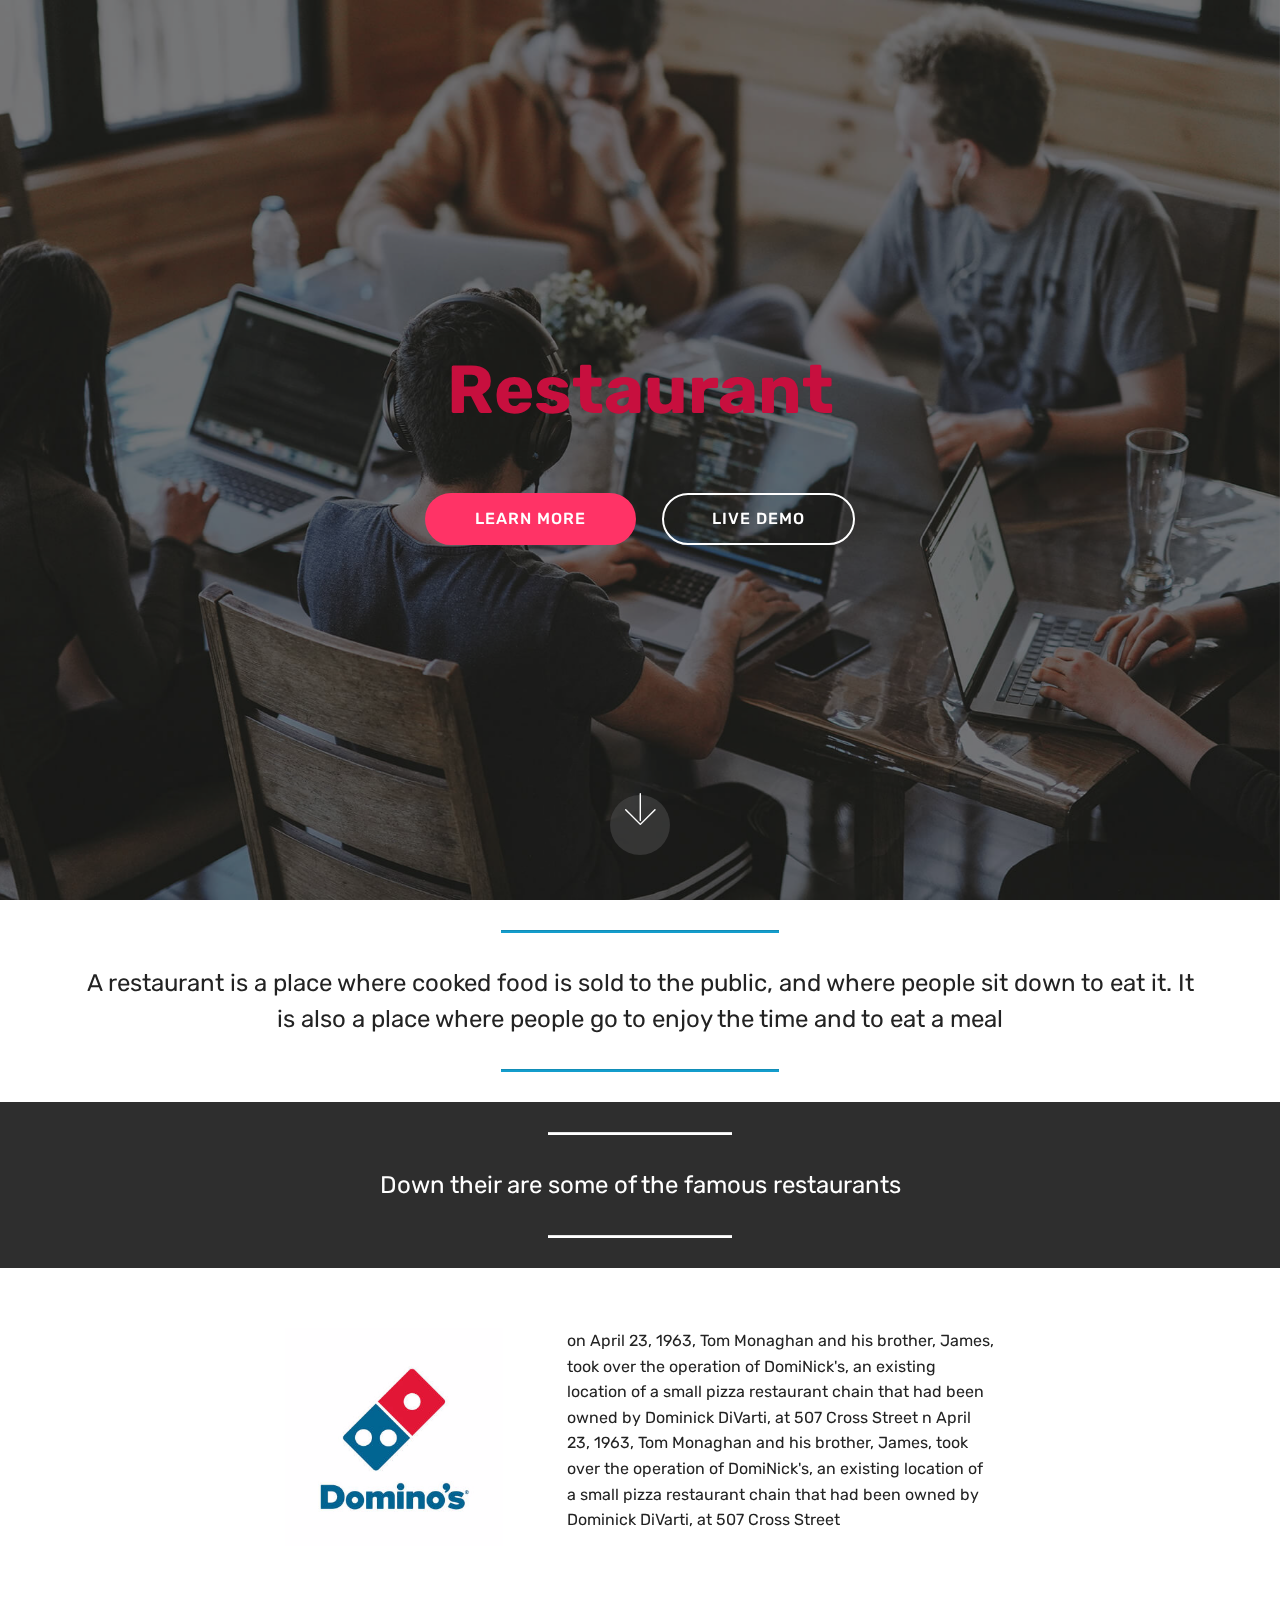
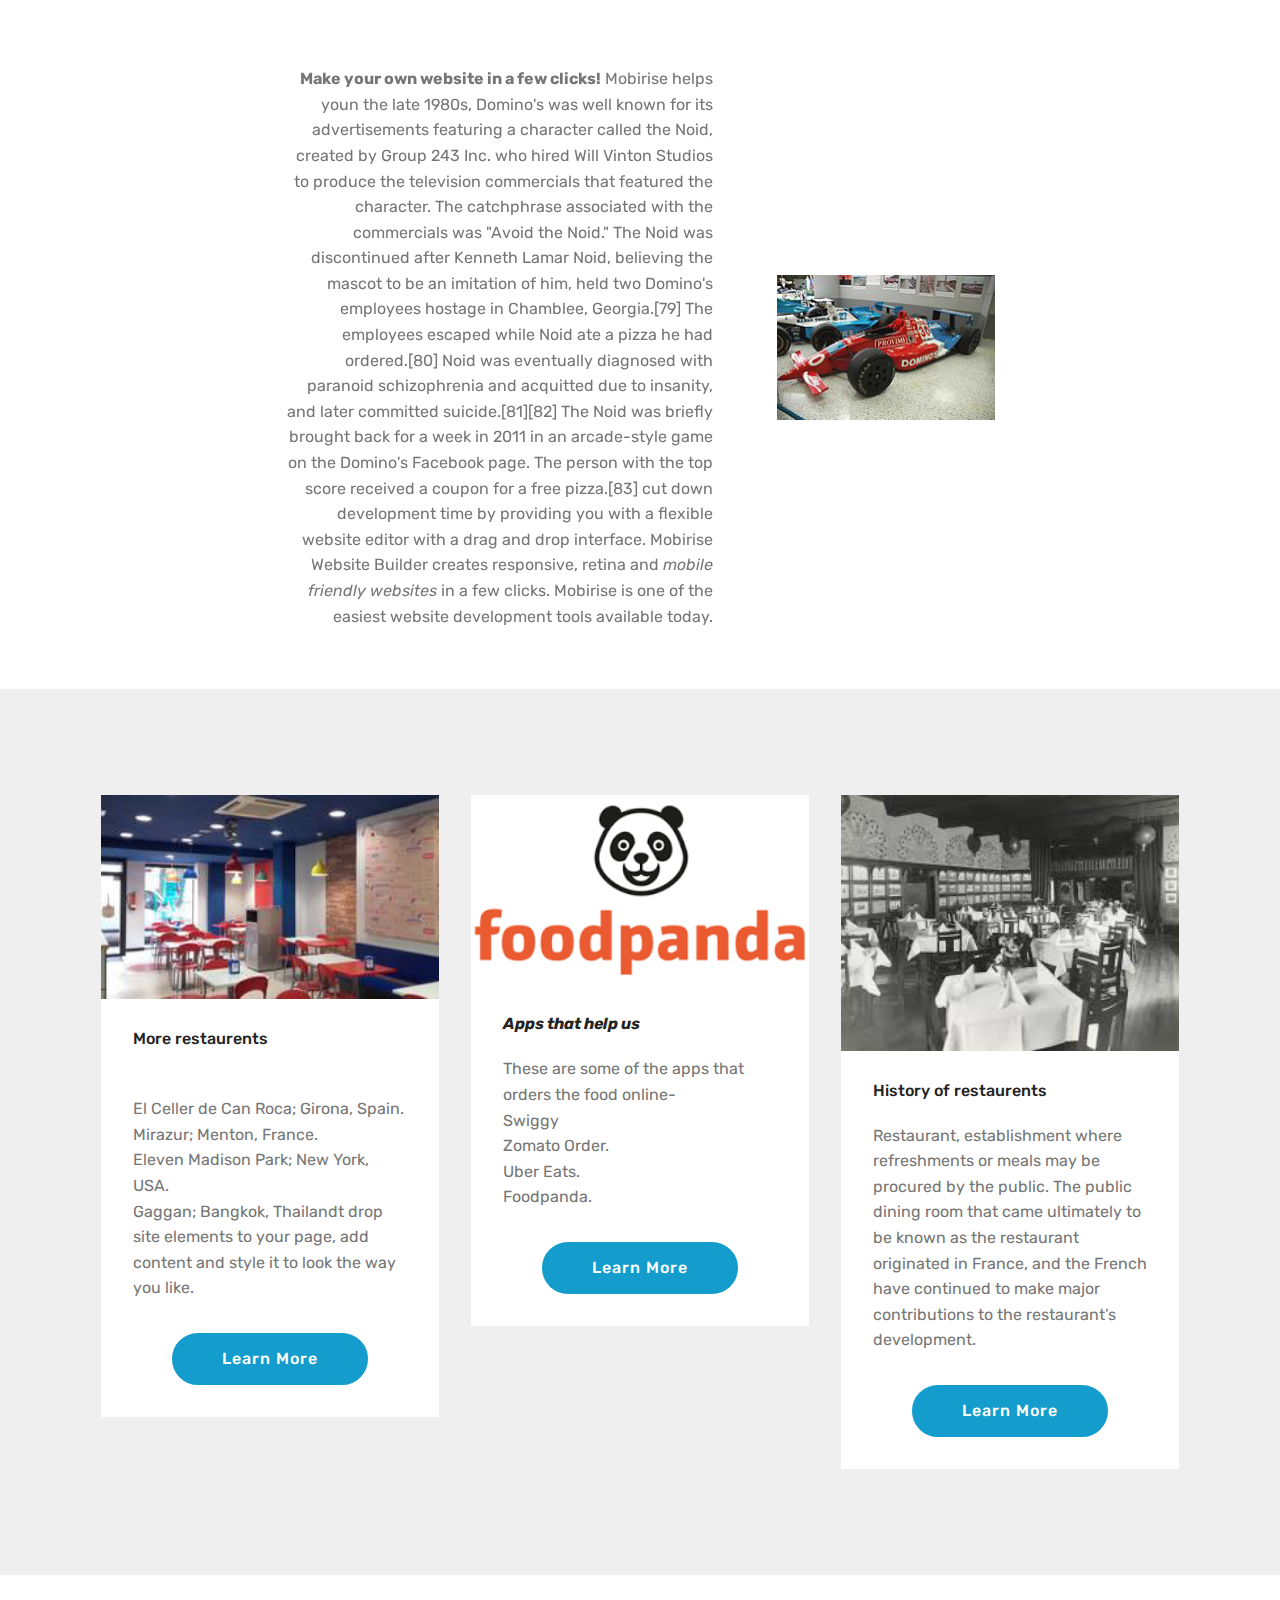
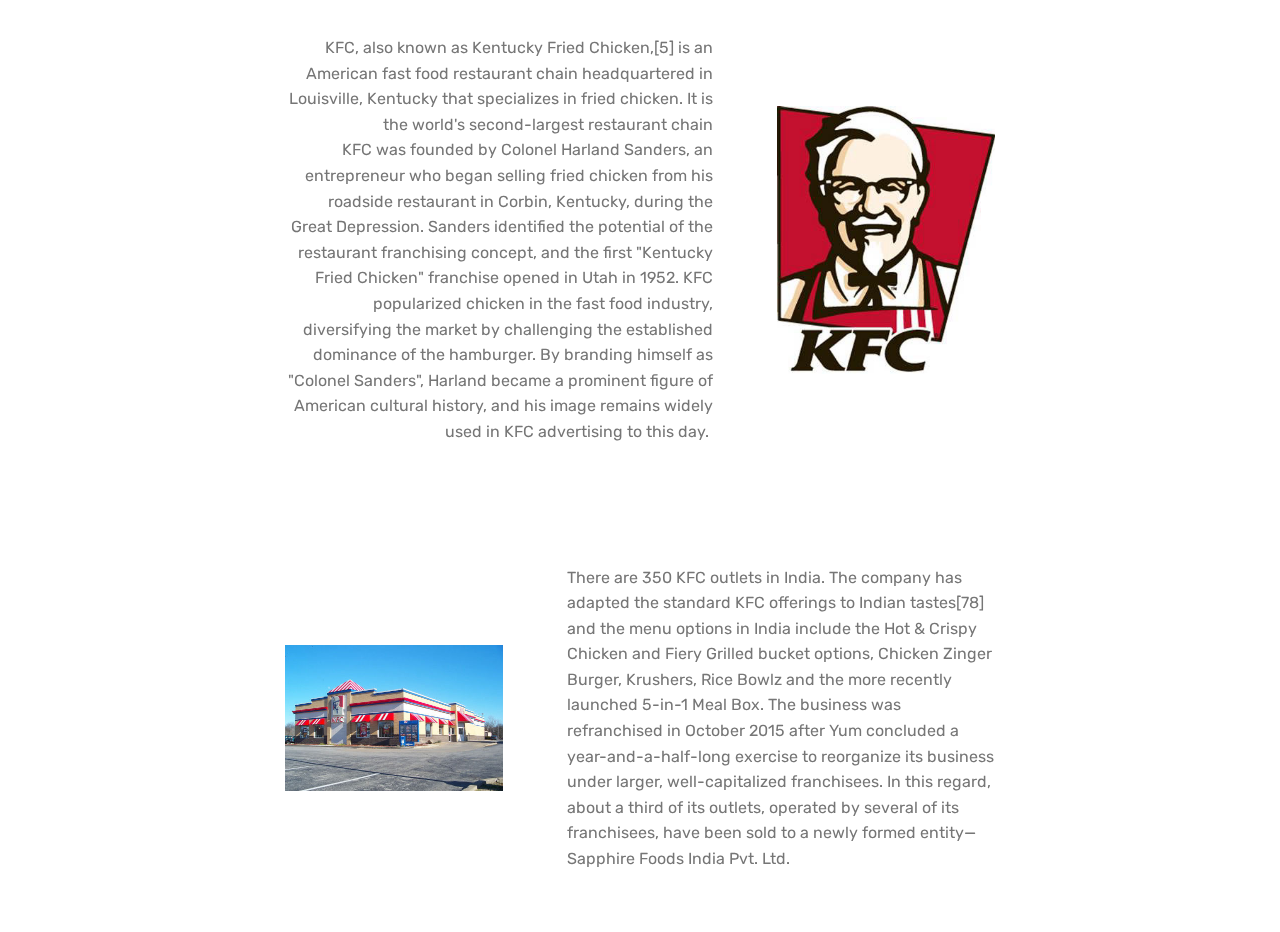
==== commit cb456f9b: "Fixed Typo" ====
--- a/grade6/sajneet/index.html
+++ b/grade6/sajneet/index.html
@@ -48,7 +48,7 @@
     </div>
 </section>
 
-<section class="engine"><a href="https://mobirise.info/z">best free css templates</a></section><section class="mbr-section article content9 cid-rphrF0LQ4I" id="content9-1">
+<section class="engine"><a >best free css templates</a></section><section class="mbr-section article content9 cid-rphrF0LQ4I" id="content9-1">
     
      
 
@@ -221,7 +221,7 @@
                     </div>
                     <div class="media-content">
                         <div class="mbr-section-text">
-                            <p class="mbr-text mb-0 mbr-fonts-style display-7">There are 350 KFC outlets in India.[69] The company has adapted the standard KFC offerings to Indian tastes[78] and the menu options in India include the Hot &amp; Crispy Chicken and Fiery Grilled bucket options, Chicken Zinger Burger, Krushers, Rice Bowlz and the more recently launched 5-in-1 Meal Box.[79] The business was refranchised in October 2015 after Yum concluded a year-and-a-half-long exercise to reorganize its business under larger, well-capitalized franchisees. In this regard, about a third of its outlets, operated by several of its franchisees, have been sold to a newly formed entity—Sapphire Foods India Pvt. Ltd.</p>
+                            <p class="mbr-text mb-0 mbr-fonts-style display-7">There are 350 KFC outlets in India. The company has adapted the standard KFC offerings to Indian tastes[78] and the menu options in India include the Hot &amp; Crispy Chicken and Fiery Grilled bucket options, Chicken Zinger Burger, Krushers, Rice Bowlz and the more recently launched 5-in-1 Meal Box. The business was refranchised in October 2015 after Yum concluded a year-and-a-half-long exercise to reorganize its business under larger, well-capitalized franchisees. In this regard, about a third of its outlets, operated by several of its franchisees, have been sold to a newly formed entity—Sapphire Foods India Pvt. Ltd.</p>
                         </div>
                     </div>
                 </div>
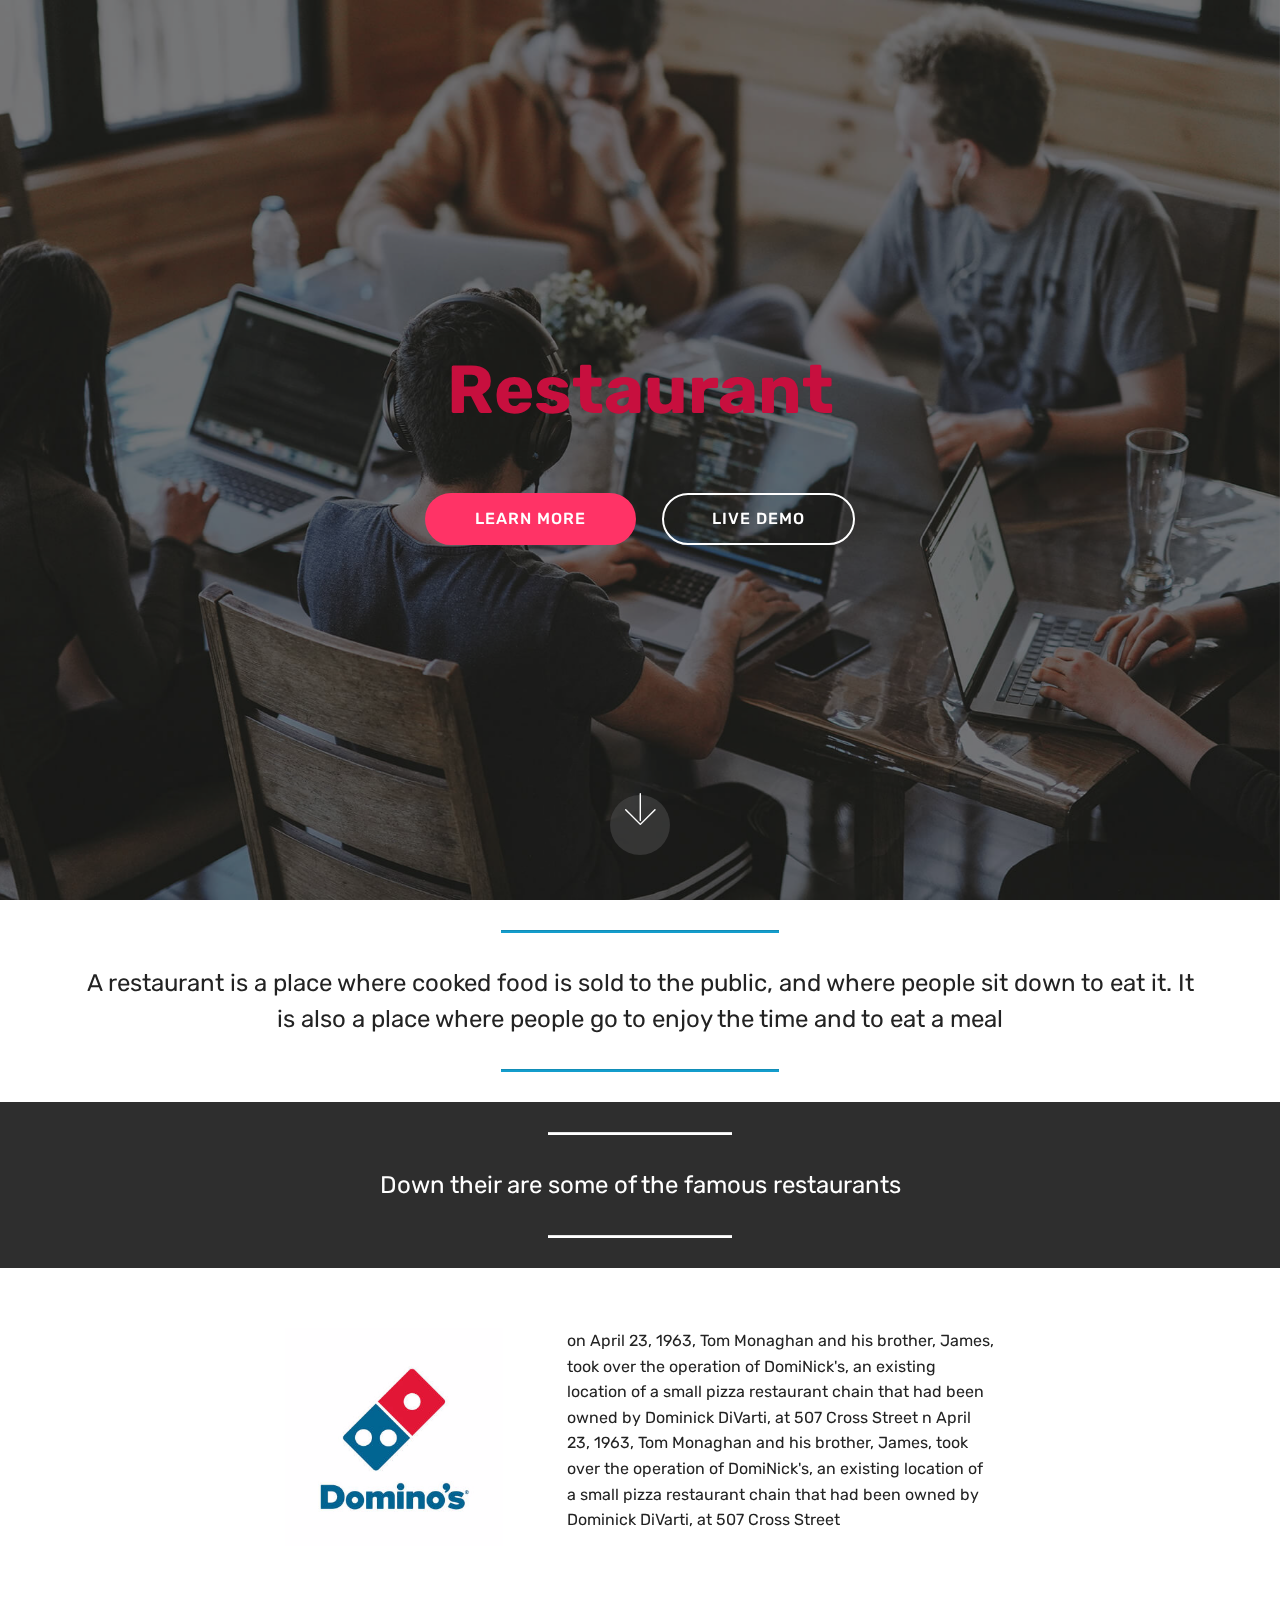
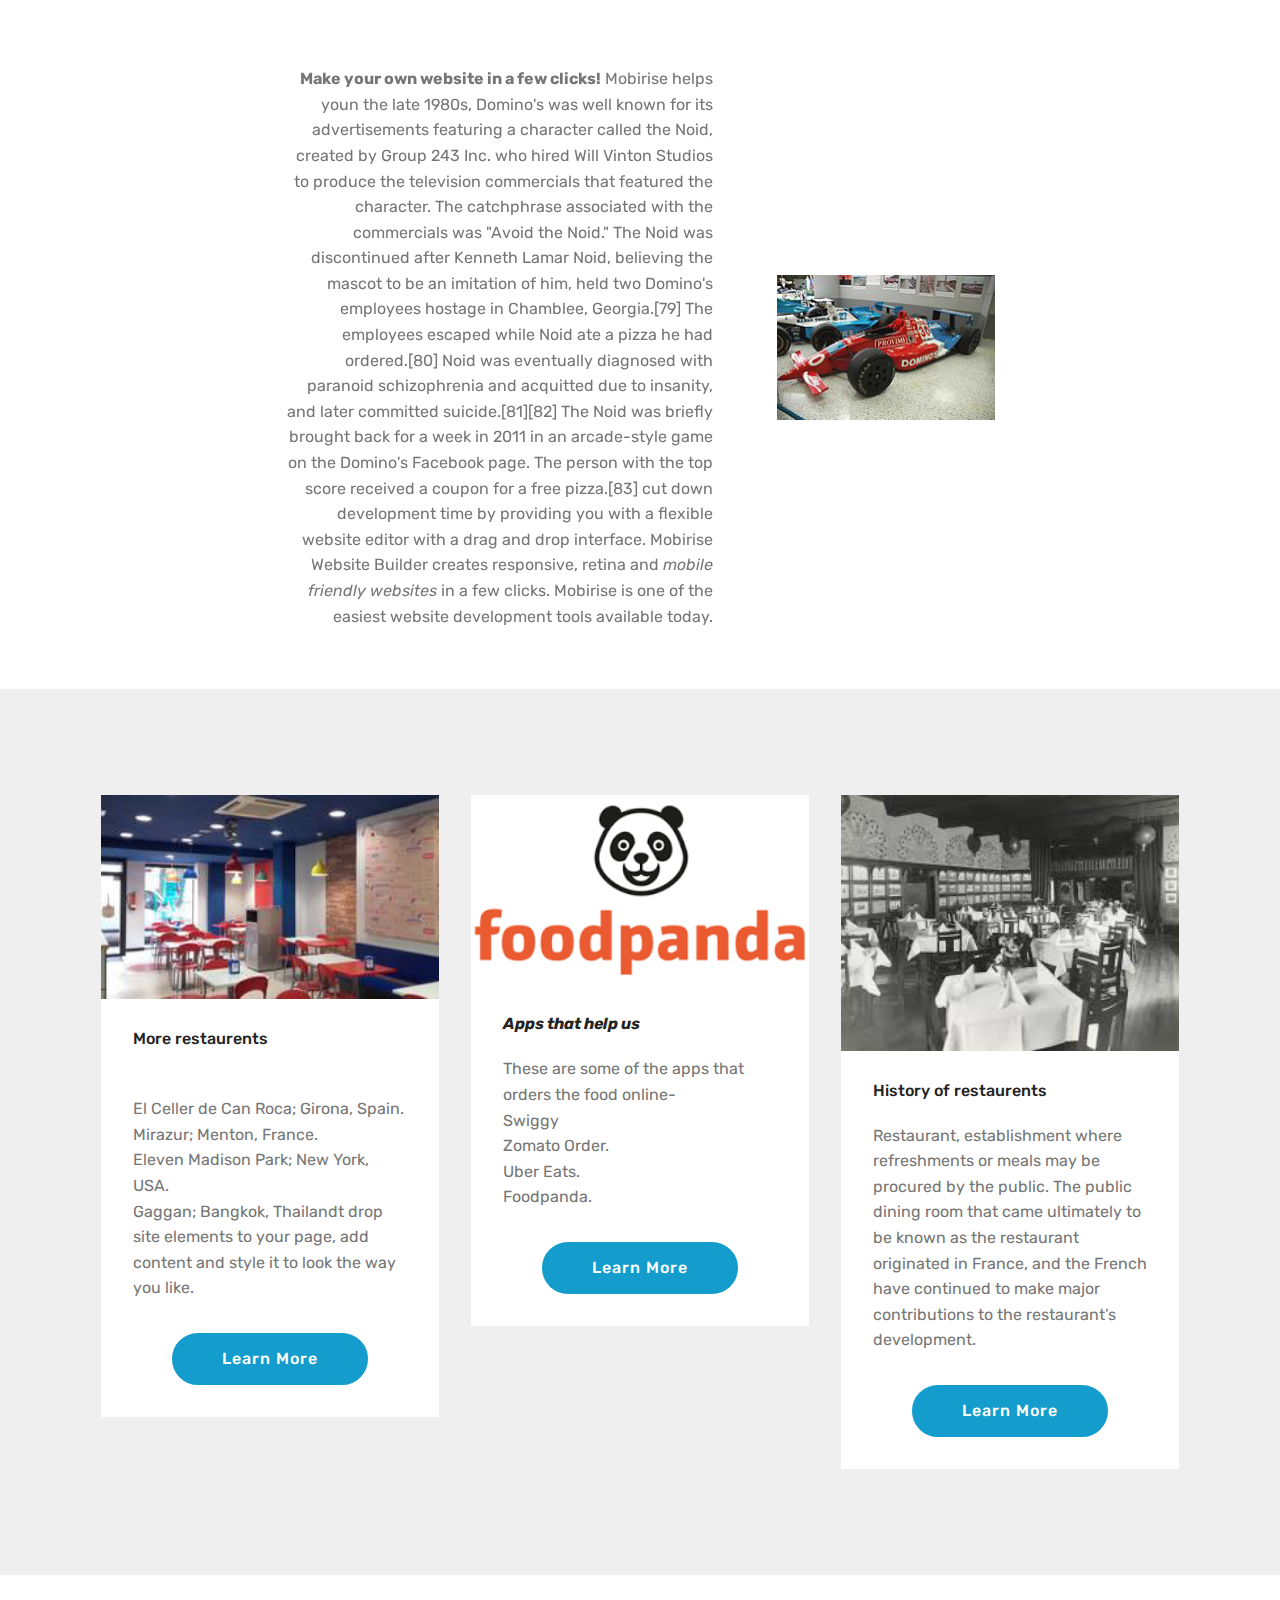
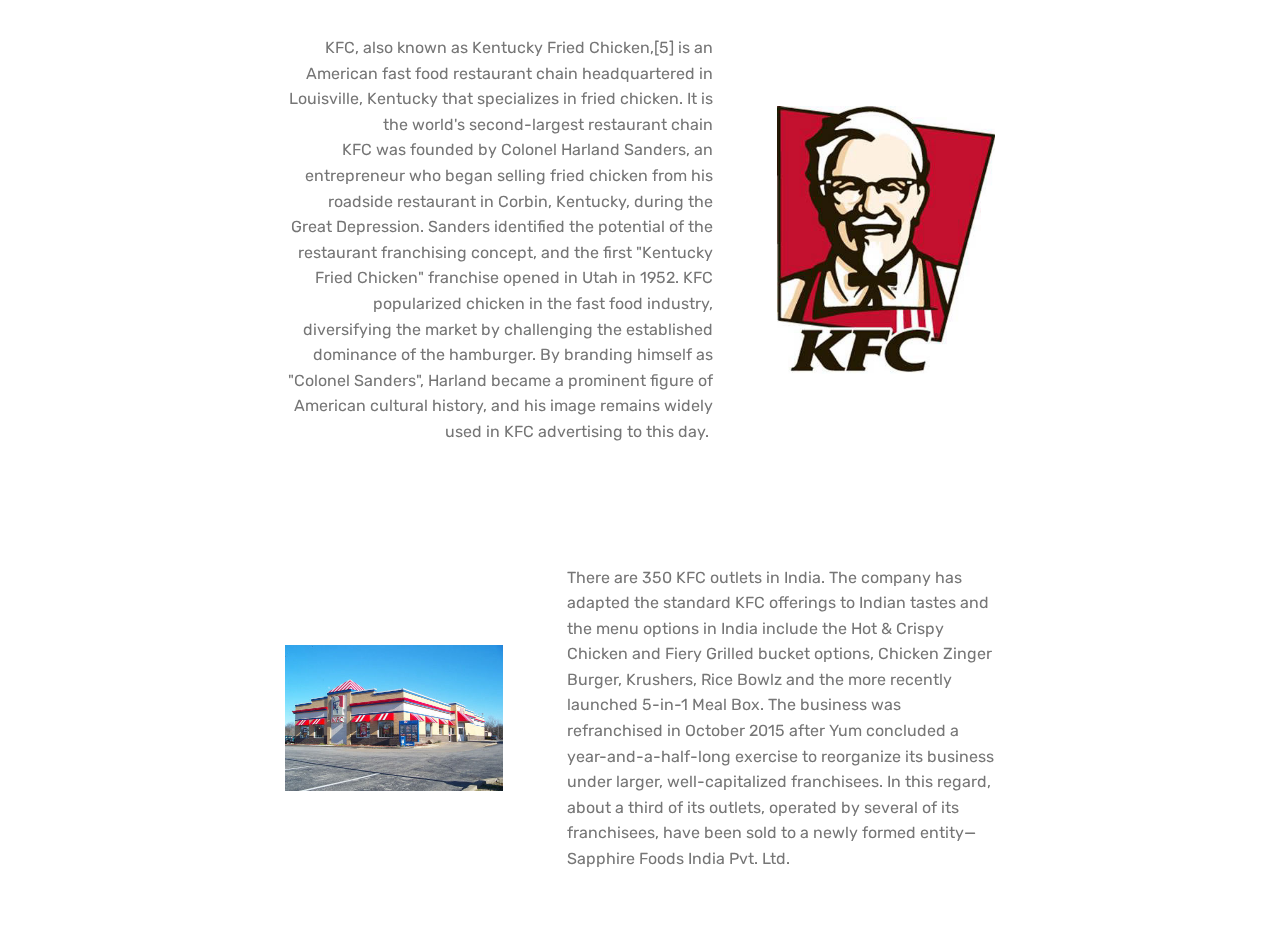
==== commit 2ca160d1: "Fixed typo." ====
--- a/grade6/sajneet/index.html
+++ b/grade6/sajneet/index.html
@@ -221,7 +221,7 @@
                     </div>
                     <div class="media-content">
                         <div class="mbr-section-text">
-                            <p class="mbr-text mb-0 mbr-fonts-style display-7">There are 350 KFC outlets in India. The company has adapted the standard KFC offerings to Indian tastes[78] and the menu options in India include the Hot &amp; Crispy Chicken and Fiery Grilled bucket options, Chicken Zinger Burger, Krushers, Rice Bowlz and the more recently launched 5-in-1 Meal Box. The business was refranchised in October 2015 after Yum concluded a year-and-a-half-long exercise to reorganize its business under larger, well-capitalized franchisees. In this regard, about a third of its outlets, operated by several of its franchisees, have been sold to a newly formed entity—Sapphire Foods India Pvt. Ltd.</p>
+                            <p class="mbr-text mb-0 mbr-fonts-style display-7">There are 350 KFC outlets in India. The company has adapted the standard KFC offerings to Indian tastes and the menu options in India include the Hot &amp; Crispy Chicken and Fiery Grilled bucket options, Chicken Zinger Burger, Krushers, Rice Bowlz and the more recently launched 5-in-1 Meal Box. The business was refranchised in October 2015 after Yum concluded a year-and-a-half-long exercise to reorganize its business under larger, well-capitalized franchisees. In this regard, about a third of its outlets, operated by several of its franchisees, have been sold to a newly formed entity—Sapphire Foods India Pvt. Ltd.</p>
                         </div>
                     </div>
                 </div>
